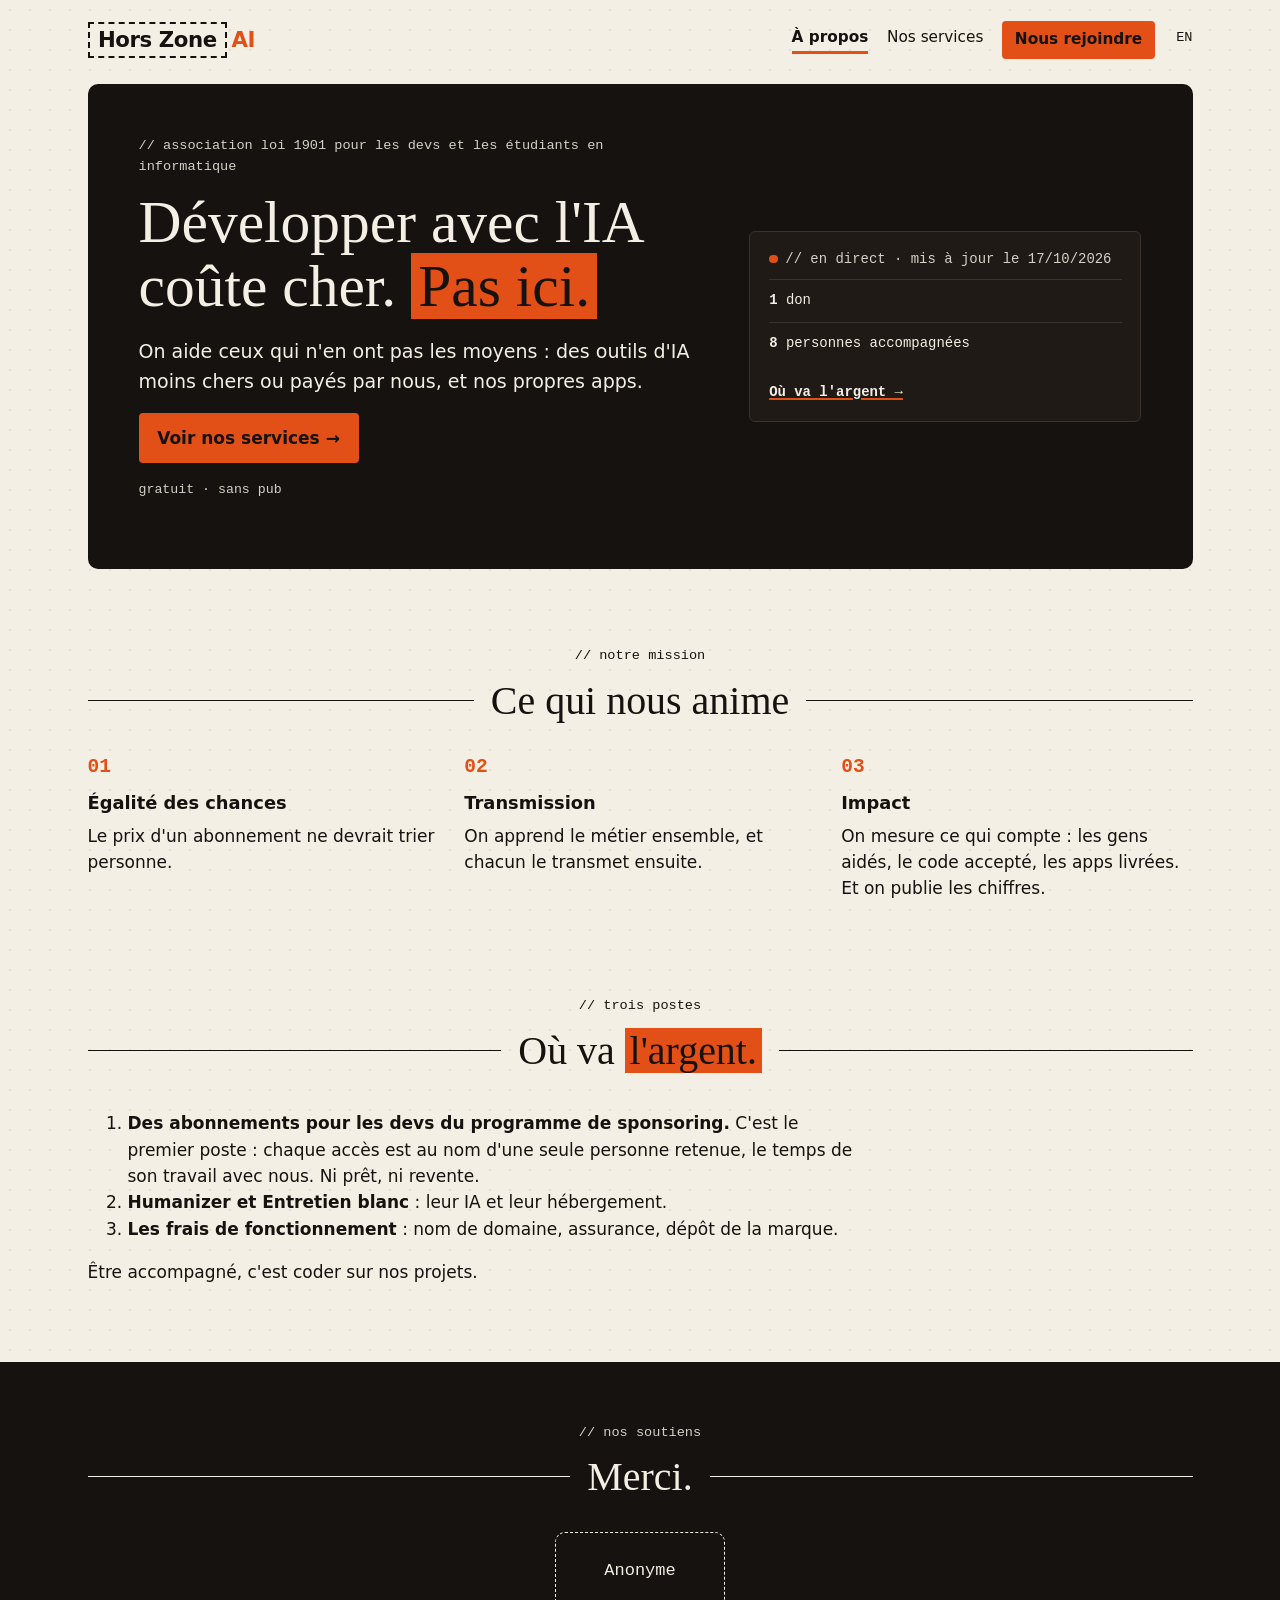
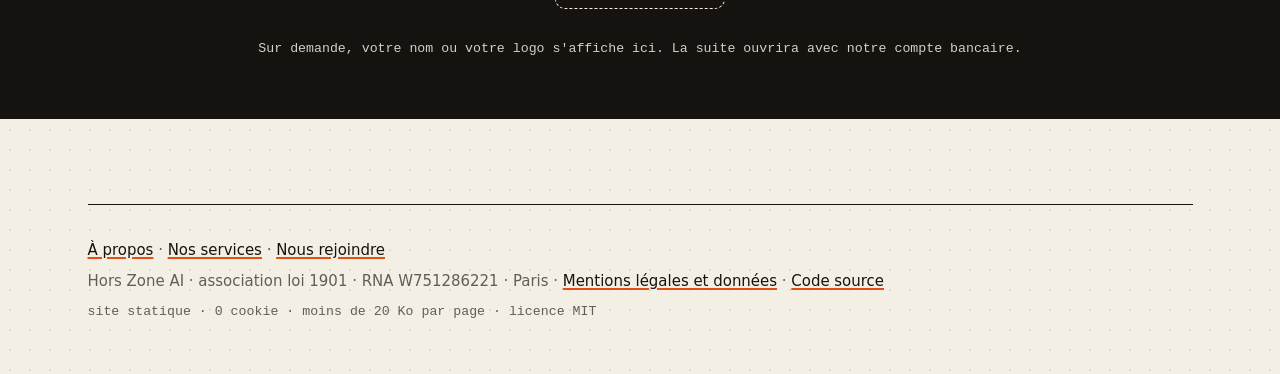
==== index.html @ c87ac817 "Ce qui nous anime : trois piliers (égalité des chances, transmission, impact)" ====
<!doctype html>
<html lang="fr">
<head>
<meta charset="utf-8">
<meta name="viewport" content="width=device-width, initial-scale=1">
<title>Hors Zone AI&nbsp;· coder avec l'IA, gratuitement ou moins cher</title>
<meta name="description" content="Association loi 1901 pour les développeurs et les étudiants en informatique : coder avec l'IA, gratuitement ou moins cher. Notre mission, et où va l'argent.">
<meta property="og:type" content="website">
<meta property="og:locale" content="fr_FR">
<meta property="og:title" content="Développer avec l'IA coûte cher. Pas ici.">
<meta property="og:description" content="Hors Zone AI, association loi 1901 : on aide les devs et les étudiants en informatique à coder avec l'IA, gratuitement ou moins cher.">
<meta property="og:url" content="https://hors-zone-ai.github.io/site/">
<meta property="og:image" content="https://hors-zone-ai.github.io/site/marque/avatar-512.png">
<link rel="alternate" hreflang="fr" href="https://hors-zone-ai.github.io/site/">
<link rel="alternate" hreflang="en" href="https://hors-zone-ai.github.io/site/en/">
<link rel="icon" href="data:,">
<link rel="stylesheet" href="style.css?v=8">
<style>
/* Styles propres à l'accueil : vitrine, chiffres en direct, valeurs, merci */
.vitrine { display: grid; gap: 2.5rem; align-items: center; }
@media (min-width: 54rem) { .vitrine { grid-template-columns: 1.45fr 1fr; } }
.vitrine a:not(.bouton), .bande a { color: var(--papier); }
.chiffres { background: #1f1a16; border: 1px solid #3a332c; border-radius: 6px; padding: 1rem 1.1rem; font-family: var(--mono); font-size: .82rem; }
.chiffres p { margin: 0; color: var(--gris); }
.chiffres ul { list-style: none; margin: .5rem 0 1rem; padding: 0; }
.chiffres li { padding: .6rem 0; border-top: 1px solid #3a332c; }
.valeurs { display: grid; gap: 1.5rem; grid-template-columns: repeat(auto-fit, minmax(13rem, 1fr)); margin-top: 1.75rem; }
.num { font-family: var(--mono); color: var(--orange); font-weight: 700; font-size: 1.15rem; margin: 0 0 .4rem; }
.direct::before { content: ""; display: inline-block; width: .5rem; height: .5rem; border-radius: 50%; background: var(--orange); margin-right: .45rem; animation: pouls 2s infinite; }
@keyframes pouls { 50% { opacity: .25; } }
@media (prefers-reduced-motion: reduce) { .direct::before { animation: none; } }
.donateurs { display: flex; flex-wrap: wrap; justify-content: center; gap: 1rem; list-style: none; margin: 2rem 0 0; padding: 0; }
.donateurs li { display: grid; place-items: center; min-width: 10rem; min-height: 4.5rem; padding: .5rem 1.25rem; border: 1.5px dashed var(--papier); border-radius: 10px; font-family: var(--mono); }
.donateurs img { max-width: 9rem; max-height: 3rem; }
#merci .meta { text-align: center; }
</style>
</head>
<body>
<a class="evitement" href="#contenu">Aller au contenu</a>

<header class="haut">
  <a class="marque" href="index.html"><span class="zone">Hors Zone</span><span class="ai">AI</span></a>
  <nav aria-label="Pages">
    <a href="index.html" aria-current="page">À propos</a>
    <a href="services.html">Nos services</a>
    <a class="bouton petit" href="rejoindre.html">Nous rejoindre</a>
  </nav>
  <a class="langue" href="en/index.html" hreflang="en" lang="en" aria-label="EN, English version">EN</a>
</header>

<main id="contenu">

  <section class="vitrine" aria-labelledby="titre">
    <div>
      <p class="surtitre clair">// association loi 1901 pour les devs et les étudiants en informatique</p>
      <h1 id="titre">Développer avec l'IA coûte cher. <mark>Pas ici.</mark></h1>
      <p class="chapo">On aide ceux qui n'en ont pas les moyens&nbsp;: des outils d'IA moins chers ou payés par nous, et nos propres apps.</p>
      <p><a class="bouton" href="services.html">Voir nos services&nbsp;→</a></p>
      <p class="meta clair">gratuit&nbsp;· sans pub</p>
    </div>
    <aside class="chiffres" aria-label="Nos chiffres en direct">
      <p class="direct" id="maj">// en direct</p>
      <ul>
        <li><b id="dons">1</b> <span id="dons-texte">don</span></li>
        <li><b>8</b> personnes accompagnées</li>
      </ul>
      <a class="lien" href="#argent">Où va l'argent&nbsp;→</a>
    </aside>
  </section>

  <section id="mission" class="filets" aria-labelledby="titre-valeurs">
    <p class="surtitre">// notre mission</p>
    <h2 id="titre-valeurs">Ce qui nous anime</h2>
    <div class="valeurs">
      <div class="valeur">
        <p class="num">01</p>
        <h3>Égalité des chances</h3>
        <p>Le prix d'un abonnement ne devrait trier personne.</p>
      </div>
      <div class="valeur">
        <p class="num">02</p>
        <h3>Transmission</h3>
        <p>On apprend le métier ensemble, et chacun le transmet ensuite.</p>
      </div>
      <div class="valeur">
        <p class="num">03</p>
        <h3>Impact</h3>
        <p>On mesure ce qui compte&nbsp;: les gens aidés, le code accepté, les apps livrées. Et on publie les chiffres.</p>
      </div>
    </div>
  </section>

  <section id="argent" class="filets" aria-labelledby="titre-argent">
    <p class="surtitre">// trois postes</p>
    <h2 id="titre-argent"><span>Où va <mark>l'argent.</mark></span></h2>
    <div class="bloc">
      <ol>
        <li><strong>Des abonnements pour les devs du programme de sponsoring.</strong> C'est le premier poste&nbsp;: chaque accès est au nom d'une seule personne retenue, le temps de son travail avec nous. Ni prêt, ni revente.</li>
        <li><strong>Humanizer et Entretien blanc</strong>&nbsp;: leur IA et leur hébergement.</li>
        <li><strong>Les frais de fonctionnement</strong>&nbsp;: nom de domaine, assurance, dépôt de la marque.</li>
      </ol>
      <p>Être accompagné, c'est coder sur nos projets.</p>
    </div>
  </section>

  <section id="merci" class="bande" aria-labelledby="titre-merci">
    <div class="bande-contenu filets">
      <p class="surtitre clair">// nos soutiens</p>
      <h2 id="titre-merci">Merci.</h2>
      <ul id="donateurs" class="donateurs">
        <li>Anonyme</li>
      </ul>
      <p class="meta clair">Sur demande, votre nom ou votre logo s'affiche ici. La suite ouvrira avec notre compte bancaire.</p>
    </div>
  </section>

</main>

<footer class="bas">
    <p><a href="index.html">À propos</a>&nbsp;· <a href="services.html">Nos services</a>&nbsp;· <a href="rejoindre.html">Nous rejoindre</a></p>
  <p>Hors Zone AI&nbsp;· association loi 1901&nbsp;· RNA&nbsp;W751286221&nbsp;· Paris&nbsp;· <a href="mentions-legales.html">Mentions légales et données</a>&nbsp;· <a href="https://github.com/hors-zone-ai">Code source</a></p>
  <p class="meta">site statique&nbsp;· 0 cookie&nbsp;· moins de 20&nbsp;Ko par page&nbsp;· licence MIT</p>
</footer>
<script>
fetch('dons.csv', {cache: 'no-store'}).then(r => r.text()).then(t => {
  let dons = 0, der = '';
  const tuiles = [];
  t.trim().split('\n').slice(1).forEach(l => {
    const c = l.split(','), nom = (c[2] || '').trim() || 'Anonyme', logo = (c[3] || '').trim();
    if (c[1] === 'don' || c[1] === 'mecenat') {
      dons++;
      const li = document.createElement('li');
      if (/^donateurs\/[\w.-]+\.(svg|png|webp)$/.test(logo)) { const im = document.createElement('img'); im.src = logo; im.alt = nom; li.append(im); } else li.textContent = nom;
      tuiles.push(li);
    }
    der = c[0];
  });
  if (tuiles.length) document.getElementById('donateurs').replaceChildren(...tuiles);
  document.getElementById('dons').textContent = dons;
  document.getElementById('dons-texte').textContent = dons > 1 ? 'dons' : 'don';
  const d = der.split('-');
  if (d.length === 3) document.getElementById('maj').textContent = '// en direct\u00a0· mis à jour le ' + d[2] + '/' + d[1] + '/' + d[0];
}).catch(() => {});
</script>
</body>
</html>
---- style.css ----
/* Hors Zone AI, marque « Hors cadre ». Rien d'externe. */

:root {
  --papier: #f4efe4;
  --papier-clair: #fbf8f1;
  --encre: #15120f;
  --orange: #e24f17;
  --doux: #5f5e5a;
  --gris: #d3d1c7;
  --serif: Georgia, "Times New Roman", serif;
  --mono: ui-monospace, "SF Mono", Menlo, Consolas, "Liberation Mono", monospace;
}

* { box-sizing: border-box; }
html { font-size: 106.25%; scroll-behavior: smooth; }

body {
  margin: 0;
  color: var(--encre);
  background-color: var(--papier);
  background-image: radial-gradient(rgba(21, 18, 15, .08) 1px, transparent 1.2px);
  background-size: 20px 20px;
  font-family: system-ui, -apple-system, "Segoe UI", Roboto, "Helvetica Neue", Arial, sans-serif;
  line-height: 1.55;
}

p { margin: 0 0 1rem; }
a { color: var(--encre); text-decoration-color: var(--orange); text-decoration-thickness: 2px; text-underline-offset: .15em; }
:focus-visible { outline: 3px solid var(--orange); outline-offset: 2px; }
mark { background: var(--orange); color: var(--encre); padding: 0 .12em; }
h1 mark { white-space: nowrap; }

h1, h2 { font-family: var(--serif); font-weight: normal; line-height: 1.08; }
h1 { font-size: clamp(2.2rem, 5.2vw, 3.5rem); margin: 0 0 1.1rem; }
h2 { font-size: clamp(1.75rem, 3.6vw, 2.35rem); margin: 0 0 .5rem; }
h3 { font-size: 1.05rem; margin: 0 0 .35rem; }

/* Mise en page */
.haut, main > section, .bande-contenu, .bas, .texte { max-width: 68rem; margin: 0 auto; padding-inline: 1.5rem; }
main > section.bande { max-width: none; padding: 0; }
main > section + section { padding-top: 4.5rem; }
main > section.bande + section { padding-top: 4rem; }
main > section + .bande { margin-top: 4.5rem; }

/* En-tête */
.haut { display: flex; flex-wrap: wrap; align-items: center; justify-content: space-between; gap: .75rem 1.25rem; padding-top: 1.25rem; }
.marque { font-weight: 800; font-size: 1.25rem; letter-spacing: -.02em; line-height: 1; color: var(--encre); text-decoration: none; }
.marque .zone { display: inline-block; border: 2px dashed var(--encre); padding: .3rem .5rem; background: var(--papier); }
.marque .ai { color: var(--orange); margin-left: .2em; }
nav { display: flex; flex-wrap: wrap; align-items: center; gap: .25rem 1.1rem; font-size: .9rem; }
nav a:not(.bouton) { text-decoration: none; padding-bottom: .1rem; border-bottom: 3px solid transparent; }
nav a:not(.bouton):hover, nav a[aria-current=page]:not(.bouton) { border-bottom-color: var(--orange); }
nav a[aria-current=page] { font-weight: 700; }
.haut nav { margin-left: auto; }
.langue { font: .8rem var(--mono); text-decoration: none; padding-bottom: .1rem; border-bottom: 3px solid transparent; }
.langue:hover { border-bottom-color: var(--orange); }

/* Étiquettes */
.surtitre { font-family: var(--mono); font-size: .8rem; margin: 0 0 .75rem; }
.meta { font-family: var(--mono); font-size: .78rem; color: var(--doux); }
.clair { color: var(--gris); }

/* Boutons, contraste 4,8 */
.bouton, button {
  display: inline-block; background: var(--orange); color: var(--encre); border: 0; border-radius: 4px;
  padding: .7rem 1.1rem; font: inherit; font-weight: 700; text-decoration: none; cursor: pointer;
}
.bouton:hover, button:hover, nav .bouton[aria-current=page] { outline: 2px solid var(--encre); outline-offset: 2px; }
.bouton.petit { padding: .4rem .75rem; font-size: .9rem; }

/* Haut de page sur fond encre */
main > section.vitrine, main > section.entete { max-width: 65rem; width: calc(100% - 3rem); margin: 1.5rem auto 0; padding: 3rem clamp(1.25rem, 4vw, 3rem); background: var(--encre); color: var(--papier); border-radius: 10px; }
.regles { max-width: 40rem; }
.bloc { margin-top: 2.25rem; }
.bloc p, .bloc ol { max-width: 46rem; }
.bloc h3 { font-family: var(--serif); font-weight: normal; font-size: 1.45rem; margin-bottom: .5rem; }
.chapo { font-size: 1.12rem; max-width: 36rem; }

/* Titres entre deux filets */
.filets > .surtitre, .filets > h2, .filets > h2 + p { text-align: center; }
.filets > h2 { display: flex; align-items: center; gap: 1rem; }
.filets > h2::before, .filets > h2::after { content: ""; flex: 1 1 1.5rem; border-top: 1.5px solid; }
.filets > h2 + p { margin-inline: auto; }

/* Bandeau encre et cartes */
.bande { background: var(--encre); color: var(--papier); }
.bande-contenu { padding-top: 3.5rem; padding-bottom: 3.5rem; }
.bande-contenu > h2 { color: var(--papier); margin-bottom: 1.75rem; }
.cartes { display: grid; gap: 1rem; grid-template-columns: repeat(auto-fit, minmax(16rem, 1fr)); }
.carte { display: flex; flex-direction: column; background: var(--papier-clair); color: var(--encre); border-top: 4px solid var(--orange); padding: 1.25rem; }
.carte h2, .carte h3 { font-family: var(--serif); font-weight: normal; font-size: 1.65rem; margin: .7rem 0 .3rem; }
.badge { align-self: flex-start; margin: 0; font-family: var(--mono); font-size: .72rem; background: var(--encre); color: var(--papier); padding: .15rem .5rem; }
.accroche { font-weight: 600; }
.carte ul { list-style: none; padding: 0; margin: 0 0 1.1rem; font-size: .92rem; }
.carte li { padding: .35rem 0; border-top: 1px solid var(--gris); }
.carte li::before { content: "+ "; font-family: var(--mono); font-weight: 700; }
.lien { font-weight: 700; }
.carte .lien { margin-top: auto; }
.bande .meta { margin: 1.75rem 0 0; }

/* Formulaires */
label { font-weight: 700; }
input[type=email], input[type=text], textarea { font: inherit; padding: .65rem .75rem; border: 2px solid var(--encre); border-radius: 4px; background: #fff; color: var(--encre); width: 100%; }
.choix { display: flex; flex-wrap: wrap; gap: .25rem 1rem; margin-bottom: .75rem; font-size: .95rem; }
.choix label { font-weight: 400; }
.accord { display: flex; gap: .5rem; align-items: flex-start; font-weight: 400; font-size: .9rem; margin-bottom: .5rem; }
.accord input { margin-top: .3rem; flex: none; }
p.petit { font-size: .85rem; color: var(--doux); margin: .25rem 0 0; }
.pot { position: absolute; left: -999rem; }

/* Nous rejoindre */
.chemins { display: grid; gap: 1rem; grid-template-columns: repeat(auto-fit, minmax(14rem, 1fr)); margin: 1.75rem 0 1.5rem; }
.chemin { display: flex; flex-direction: column; background: var(--papier-clair); border: 1.5px dashed var(--encre); padding: 1rem 1.1rem; }
.chemin .lien { margin-top: auto; }
.chemin h2 { font-size: 1.5rem; margin: 0 0 .5rem; }
.cmd { margin: 0 0 1rem; padding: .5rem .6rem; background: var(--encre); color: var(--papier); font-family: var(--mono); font-size: .7rem; white-space: pre-wrap; overflow-x: auto; }
.cmd code { font: inherit; }
.cmd span { white-space: nowrap; }
.cadre { background: var(--papier-clair); border: 2px dashed var(--encre); padding: 1.25rem 1.25rem .75rem; max-width: 40rem; }
.asso label { display: block; margin-top: .6rem; }
.asso .choix { margin-top: .75rem; align-items: center; }
.asso .choix label { margin-top: 0; }
.asso input, .asso textarea { margin-top: .35rem; }
.asso .accord { display: flex; margin-top: .75rem; }
.asso button { margin: .5rem 0 .75rem; }

/* Pied de page */
.bas { margin-top: 5rem; padding-bottom: 2.5rem; font-size: .88rem; color: var(--doux); }
.bas::before { content: ""; display: block; border-top: 1.5px solid var(--encre); margin-bottom: 2rem; }
.bas p { margin: 0 0 .5rem; }
.signature { font-family: var(--serif); font-size: 1.6rem; color: var(--encre); margin-bottom: 1rem !important; }

/* Pages simples */
.texte { max-width: 46rem; padding-top: 1rem; }
.texte h1 { margin-top: 2.5rem; }
.texte h2 { font-size: 1.25rem; margin-top: 2rem; }

.evitement { position: absolute; left: -999rem; }
.evitement:focus { left: 1rem; top: 1rem; padding: .5rem; background: var(--papier); }
.a-completer { background: #ffe58a; padding: 0 .25em; }

@media (prefers-reduced-motion: reduce) { html { scroll-behavior: auto; } }

@media (max-width: 34rem) {
  nav { width: 100%; gap: .3rem .9rem; font-size: .85rem; }
  nav .bouton { margin-left: auto; }
  .marque { order: -2; }
  .langue { order: -1; margin-left: auto; }
  .filets > h2 { display: block; }
}
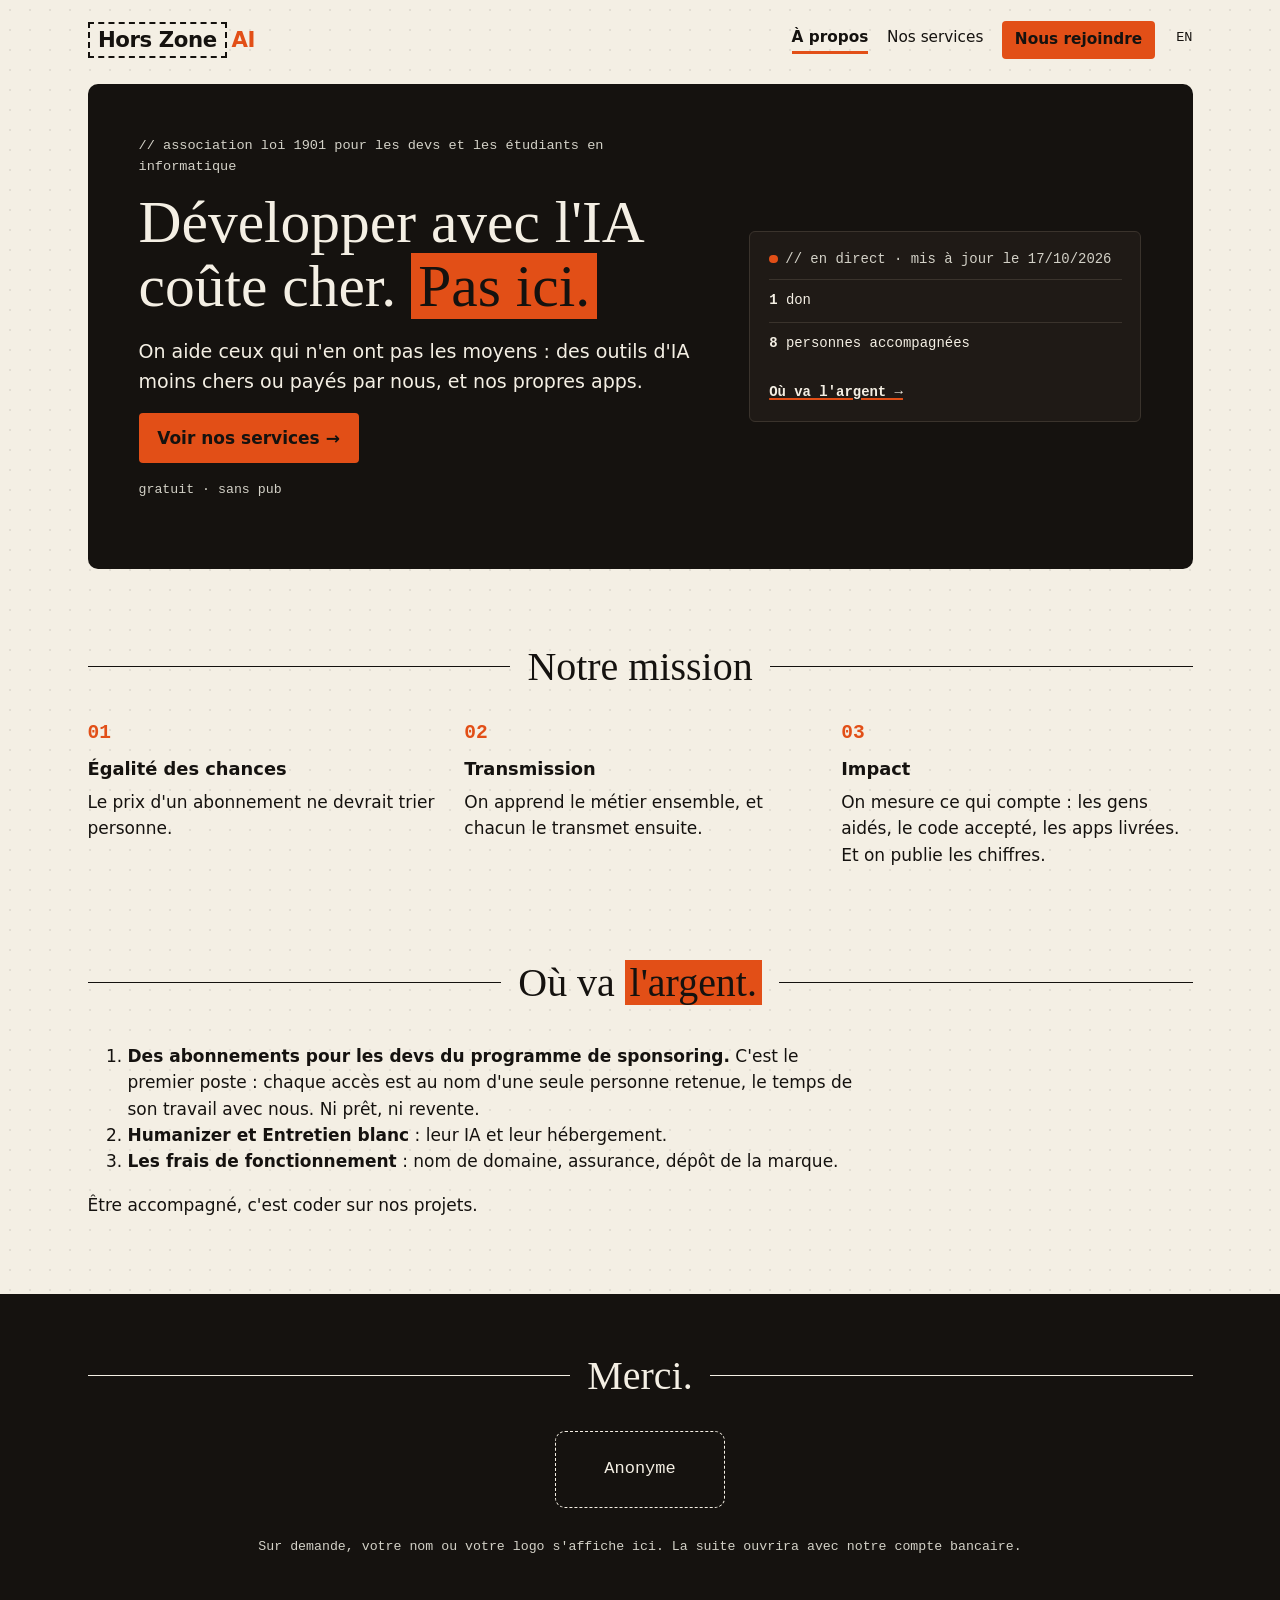
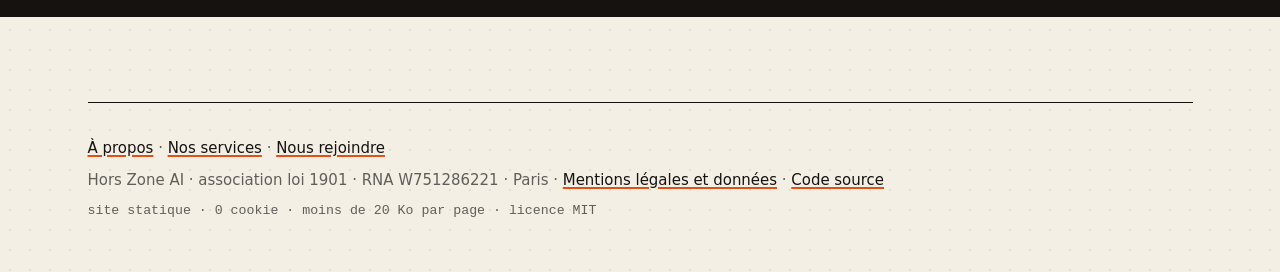
==== commit fa053e13: "Un seul titre par section, sans surtitre ; bouton S'inscrire ; mention des marques dans les mentions" ====
--- a/index.html
+++ b/index.html
@@ -69,8 +69,7 @@
   </section>
 
   <section id="mission" class="filets" aria-labelledby="titre-valeurs">
-    <p class="surtitre">// notre mission</p>
-    <h2 id="titre-valeurs">Ce qui nous anime</h2>
+    <h2 id="titre-valeurs">Notre mission</h2>
     <div class="valeurs">
       <div class="valeur">
         <p class="num">01</p>
@@ -91,7 +90,6 @@
   </section>
 
   <section id="argent" class="filets" aria-labelledby="titre-argent">
-    <p class="surtitre">// trois postes</p>
     <h2 id="titre-argent"><span>Où va <mark>l'argent.</mark></span></h2>
     <div class="bloc">
       <ol>
@@ -105,7 +103,6 @@
 
   <section id="merci" class="bande" aria-labelledby="titre-merci">
     <div class="bande-contenu filets">
-      <p class="surtitre clair">// nos soutiens</p>
       <h2 id="titre-merci">Merci.</h2>
       <ul id="donateurs" class="donateurs">
         <li>Anonyme</li>
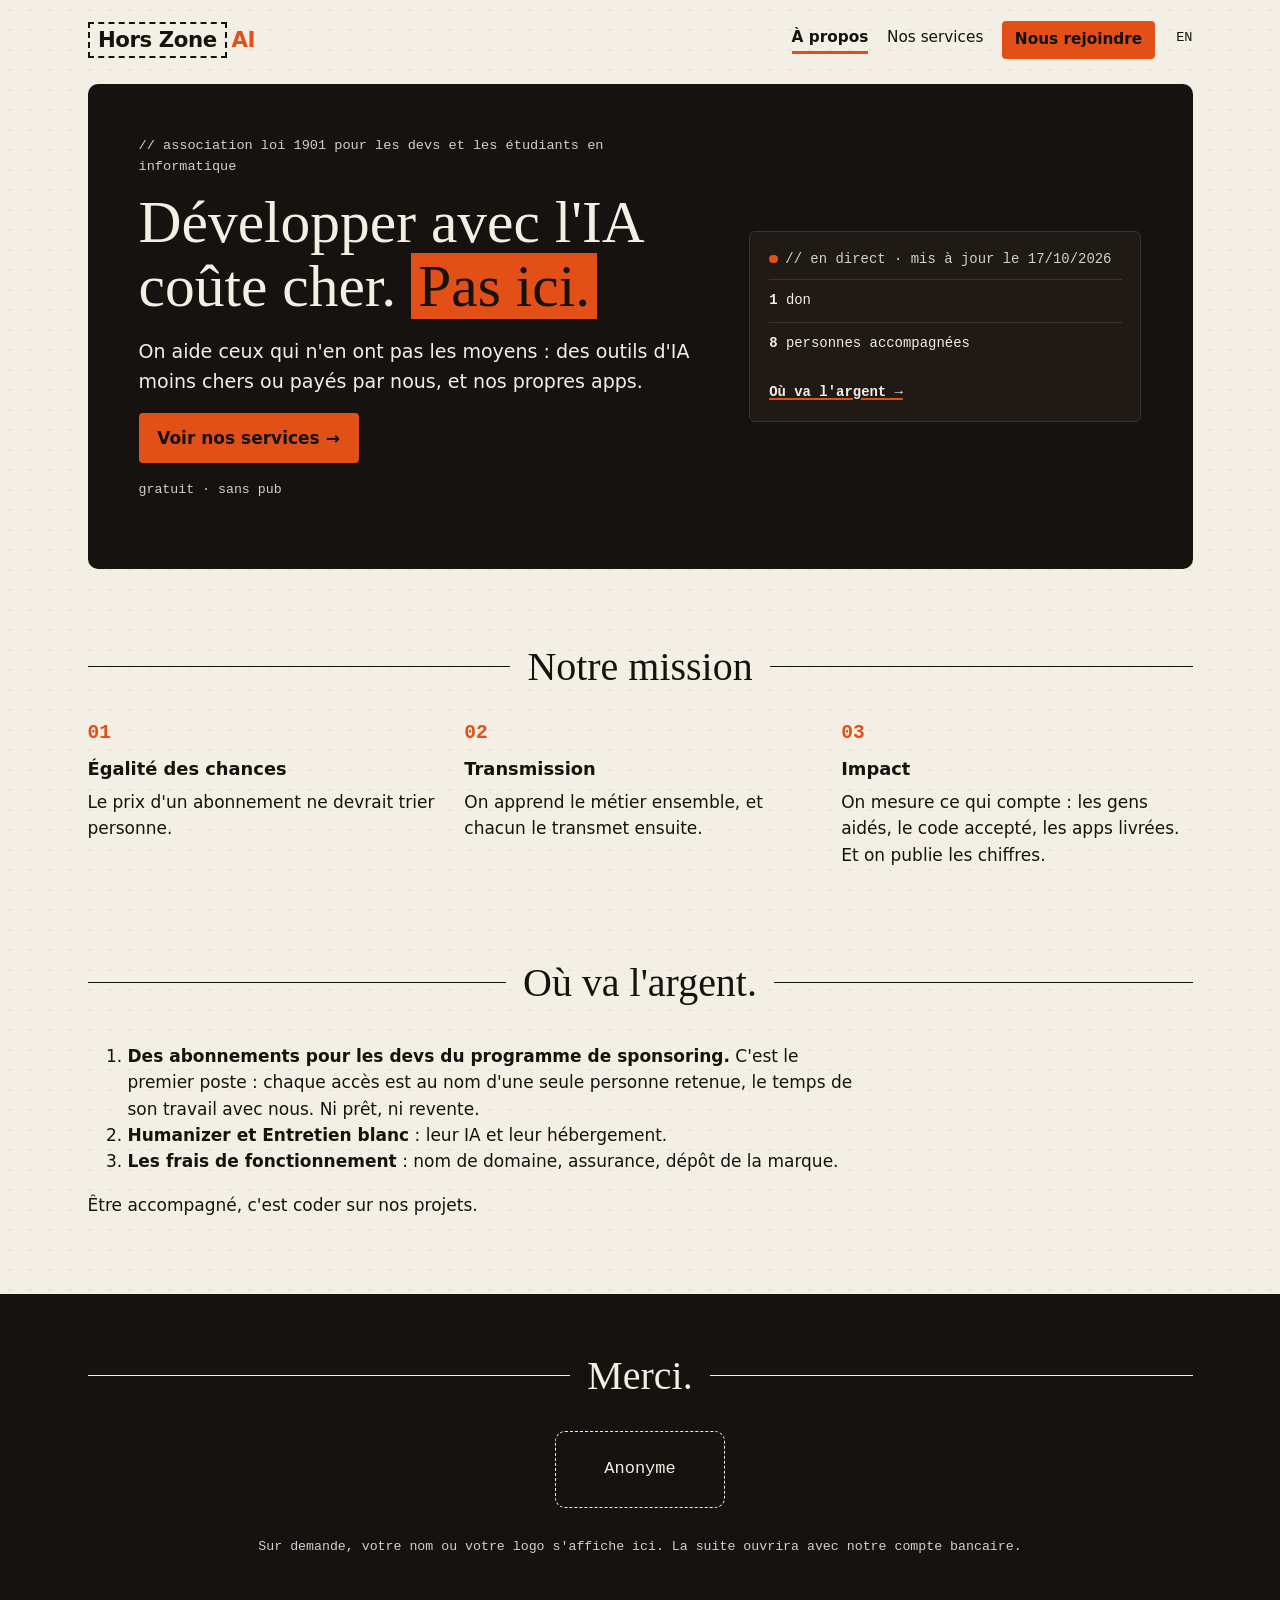
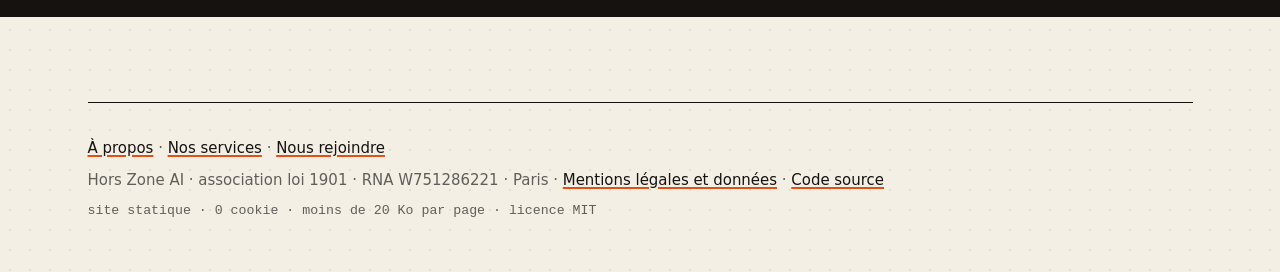
==== commit 9f5d2d8f: "Où va l'argent : titre sans surlignage orange" ====
--- a/index.html
+++ b/index.html
@@ -90,7 +90,7 @@
   </section>
 
   <section id="argent" class="filets" aria-labelledby="titre-argent">
-    <h2 id="titre-argent"><span>Où va <mark>l'argent.</mark></span></h2>
+    <h2 id="titre-argent">Où va l'argent.</h2>
     <div class="bloc">
       <ol>
         <li><strong>Des abonnements pour les devs du programme de sponsoring.</strong> C'est le premier poste&nbsp;: chaque accès est au nom d'une seule personne retenue, le temps de son travail avec nous. Ni prêt, ni revente.</li>
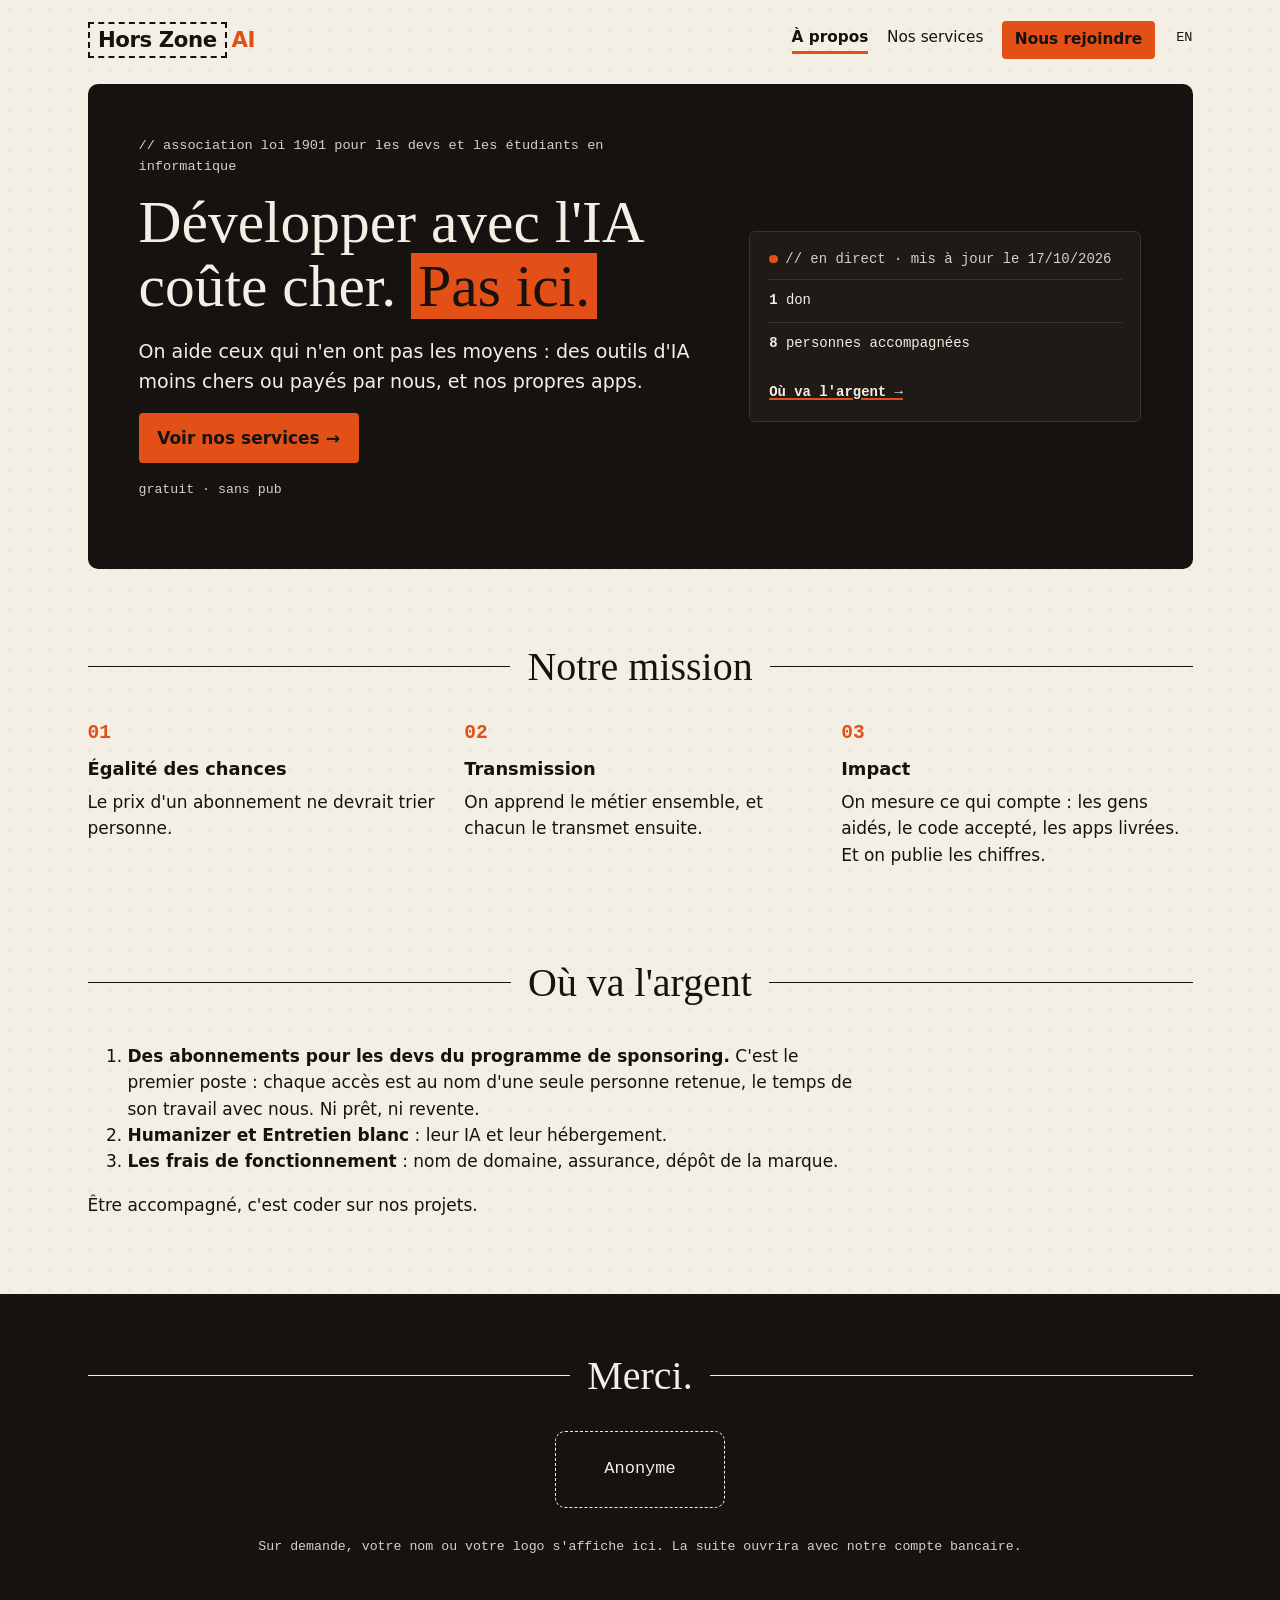
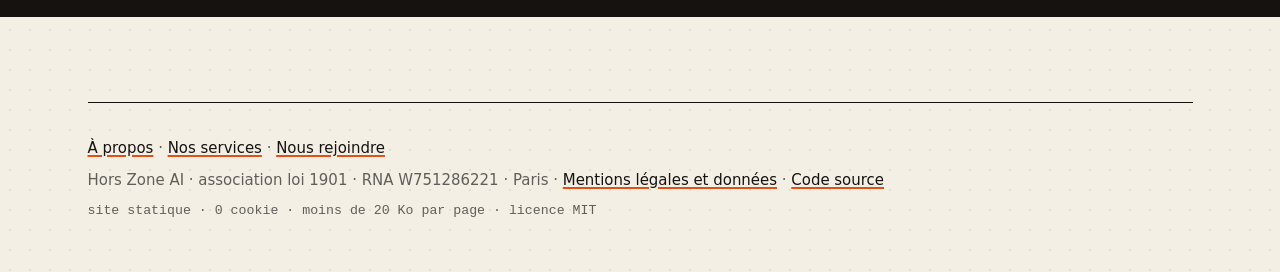
==== commit 256313a7: "Où va l'argent : titre sans point final" ====
--- a/index.html
+++ b/index.html
@@ -90,7 +90,7 @@
   </section>
 
   <section id="argent" class="filets" aria-labelledby="titre-argent">
-    <h2 id="titre-argent">Où va l'argent.</h2>
+    <h2 id="titre-argent">Où va l'argent</h2>
     <div class="bloc">
       <ol>
         <li><strong>Des abonnements pour les devs du programme de sponsoring.</strong> C'est le premier poste&nbsp;: chaque accès est au nom d'une seule personne retenue, le temps de son travail avec nous. Ni prêt, ni revente.</li>
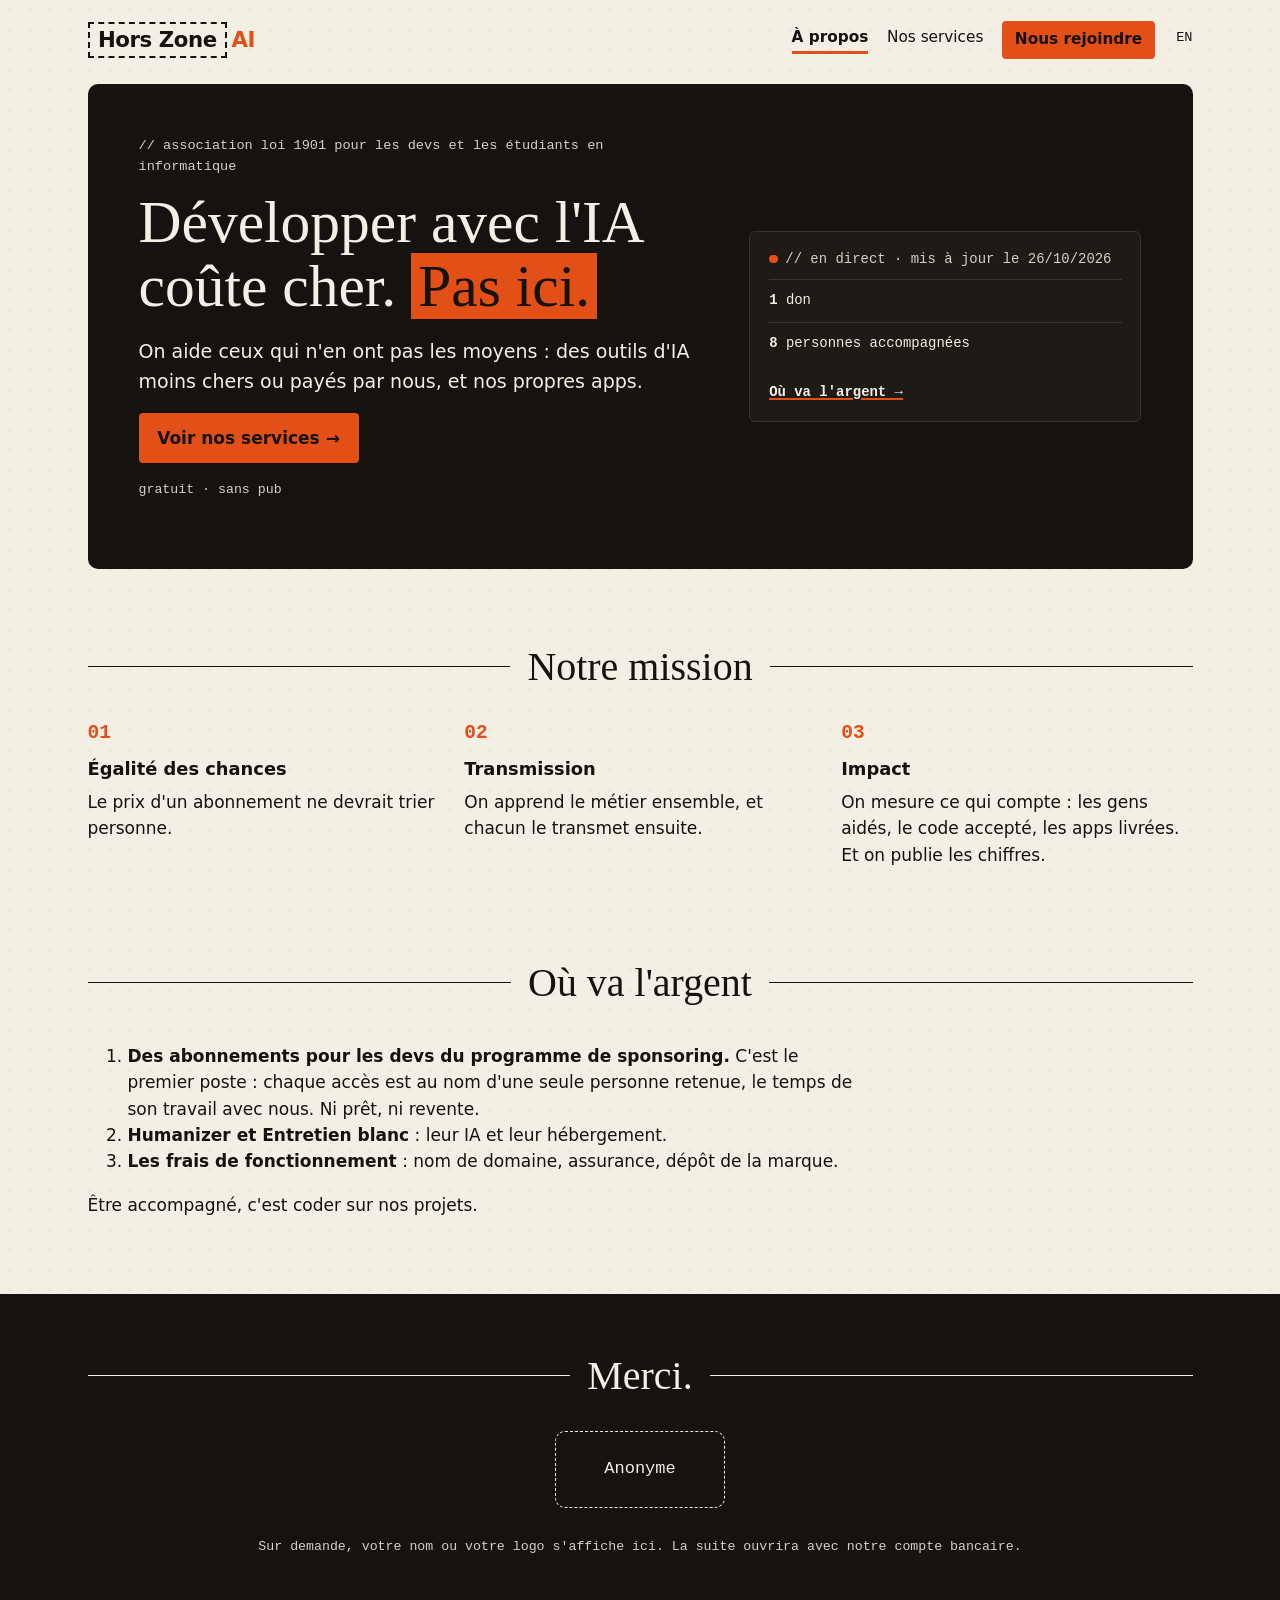
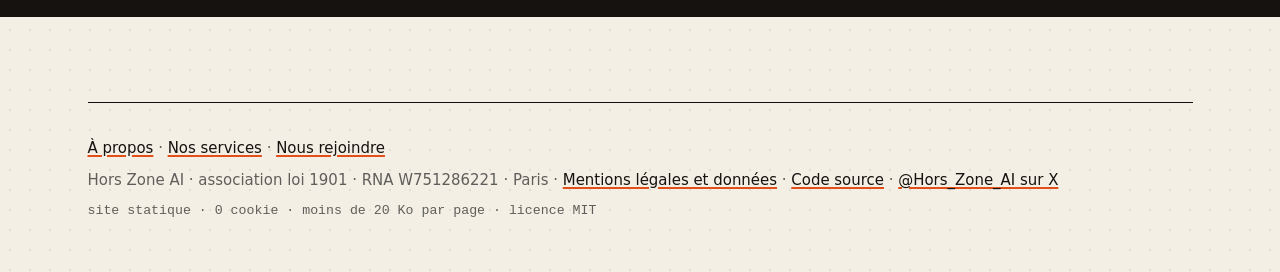
==== commit 2880e59f: "Pied de page : lien vers X, icône d'onglet, chiffres vérifiés le 26/10" ====
--- a/index.html
+++ b/index.html
@@ -13,7 +13,7 @@
 <meta property="og:image" content="https://hors-zone-ai.github.io/site/marque/avatar-512.png">
 <link rel="alternate" hreflang="fr" href="https://hors-zone-ai.github.io/site/">
 <link rel="alternate" hreflang="en" href="https://hors-zone-ai.github.io/site/en/">
-<link rel="icon" href="data:,">
+<link rel="icon" type="image/png" href="marque/avatar-64-apercu.png">
 <link rel="stylesheet" href="style.css?v=8">
 <style>
 /* Styles propres à l'accueil : vitrine, chiffres en direct, valeurs, merci */
@@ -115,7 +115,7 @@
 
 <footer class="bas">
     <p><a href="index.html">À propos</a>&nbsp;· <a href="services.html">Nos services</a>&nbsp;· <a href="rejoindre.html">Nous rejoindre</a></p>
-  <p>Hors Zone AI&nbsp;· association loi 1901&nbsp;· RNA&nbsp;W751286221&nbsp;· Paris&nbsp;· <a href="mentions-legales.html">Mentions légales et données</a>&nbsp;· <a href="https://github.com/hors-zone-ai">Code source</a></p>
+  <p>Hors Zone AI&nbsp;· association loi 1901&nbsp;· RNA&nbsp;W751286221&nbsp;· Paris&nbsp;· <a href="mentions-legales.html">Mentions légales et données</a>&nbsp;· <a href="https://github.com/hors-zone-ai">Code source</a>&nbsp;· <a href="https://x.com/Hors_Zone_AI">@Hors_Zone_AI sur X</a></p>
   <p class="meta">site statique&nbsp;· 0 cookie&nbsp;· moins de 20&nbsp;Ko par page&nbsp;· licence MIT</p>
 </footer>
 <script>
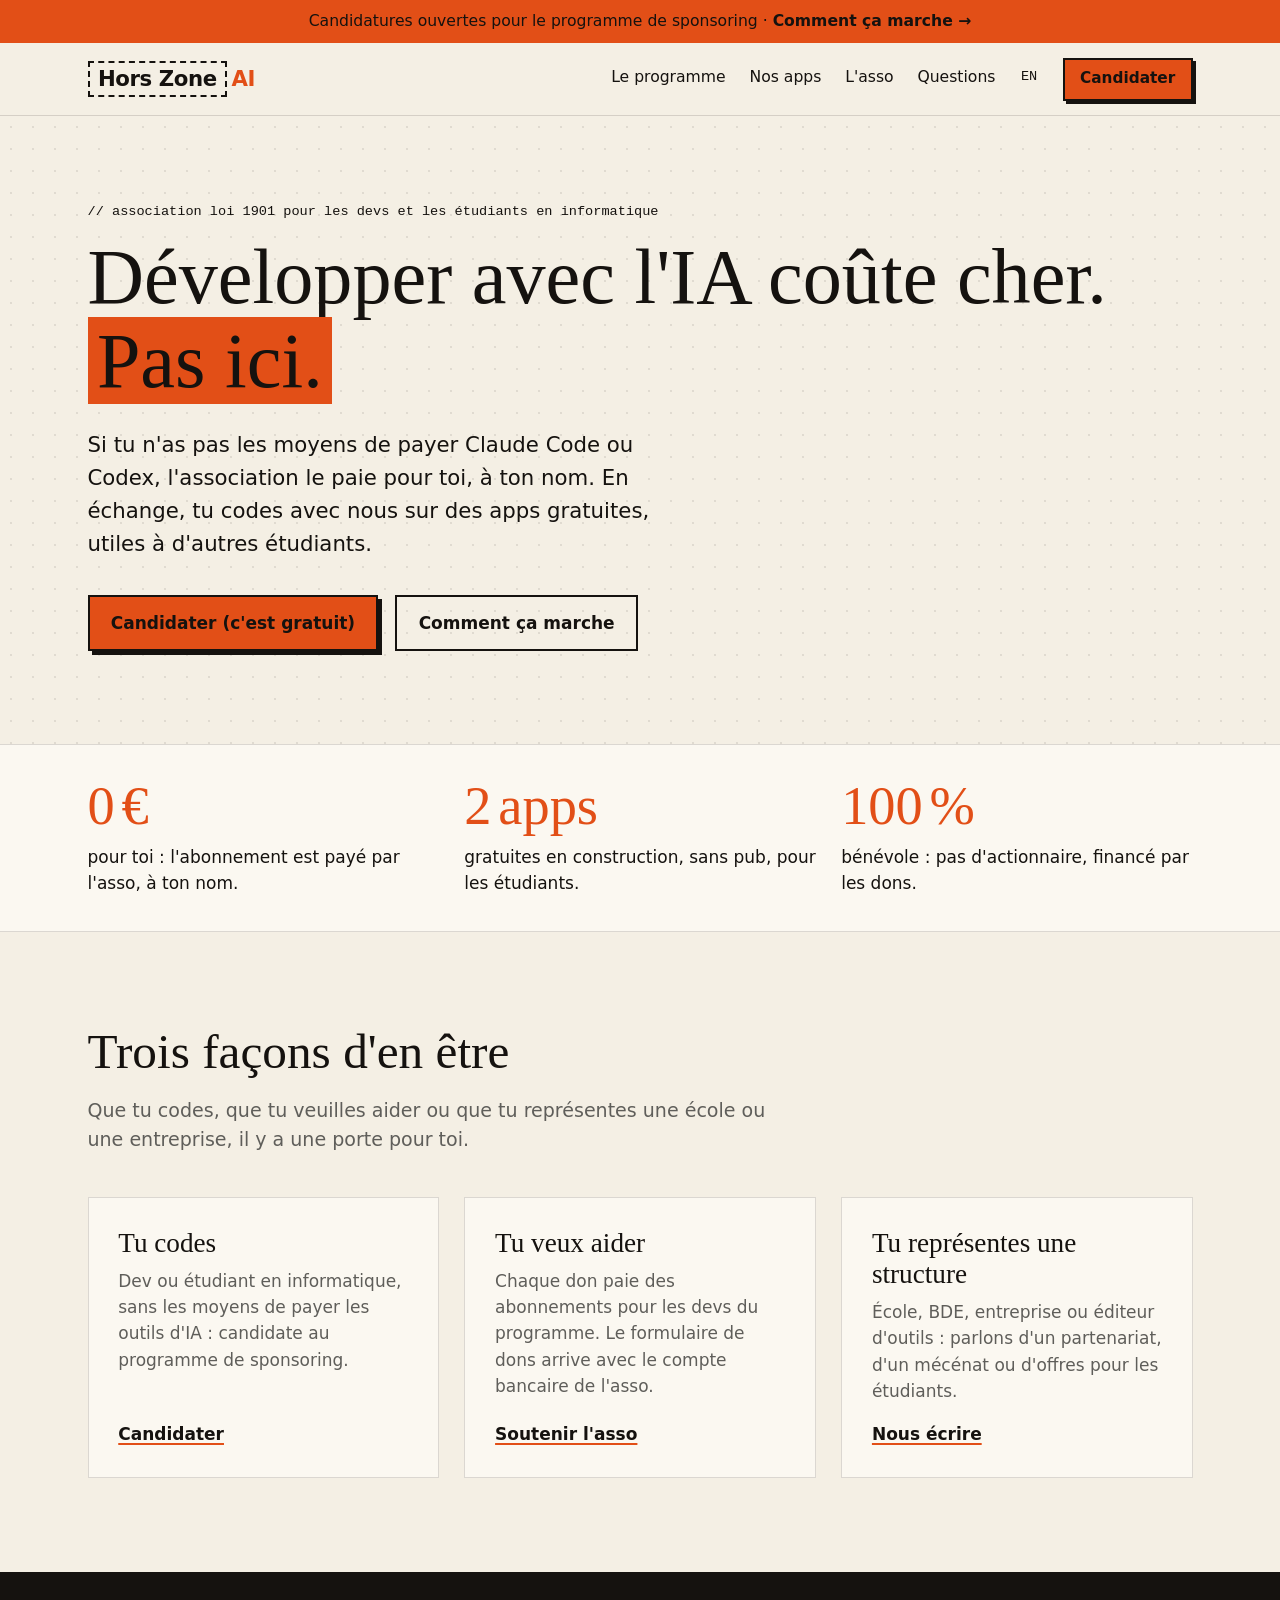
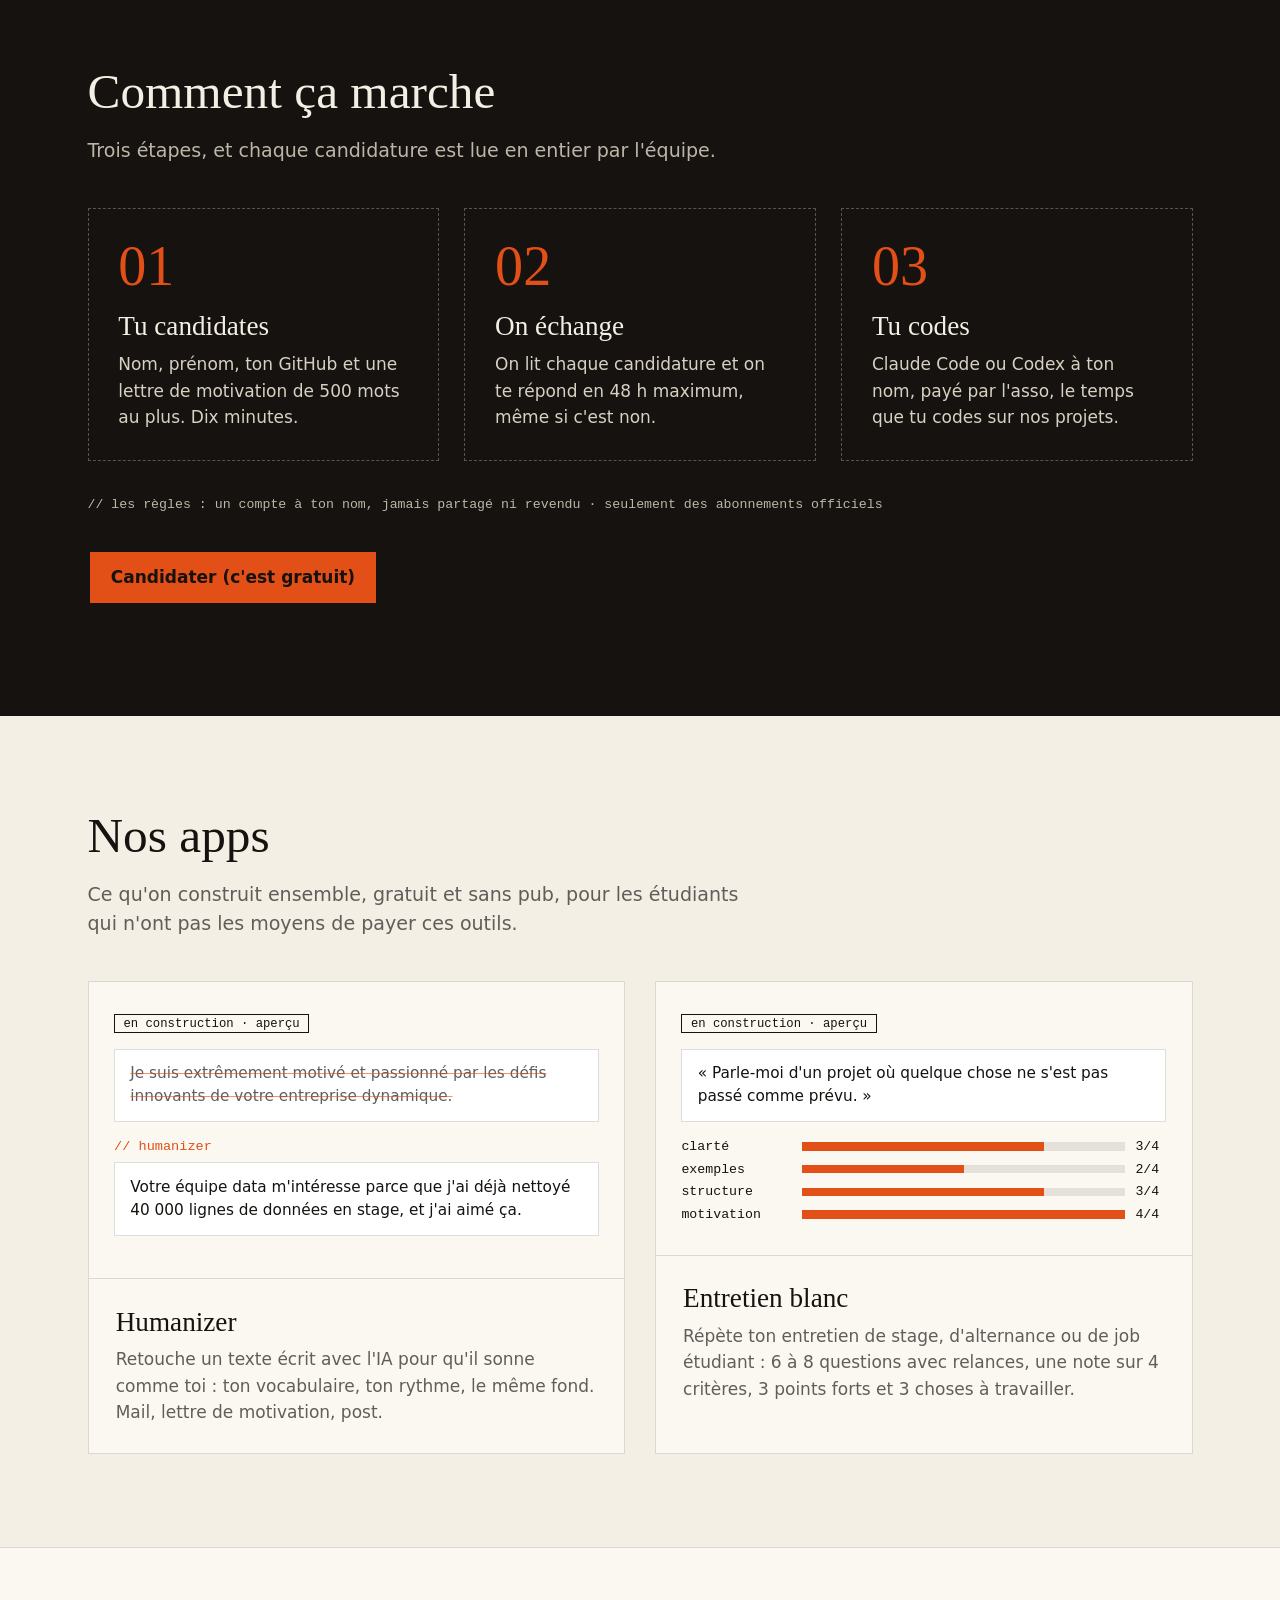
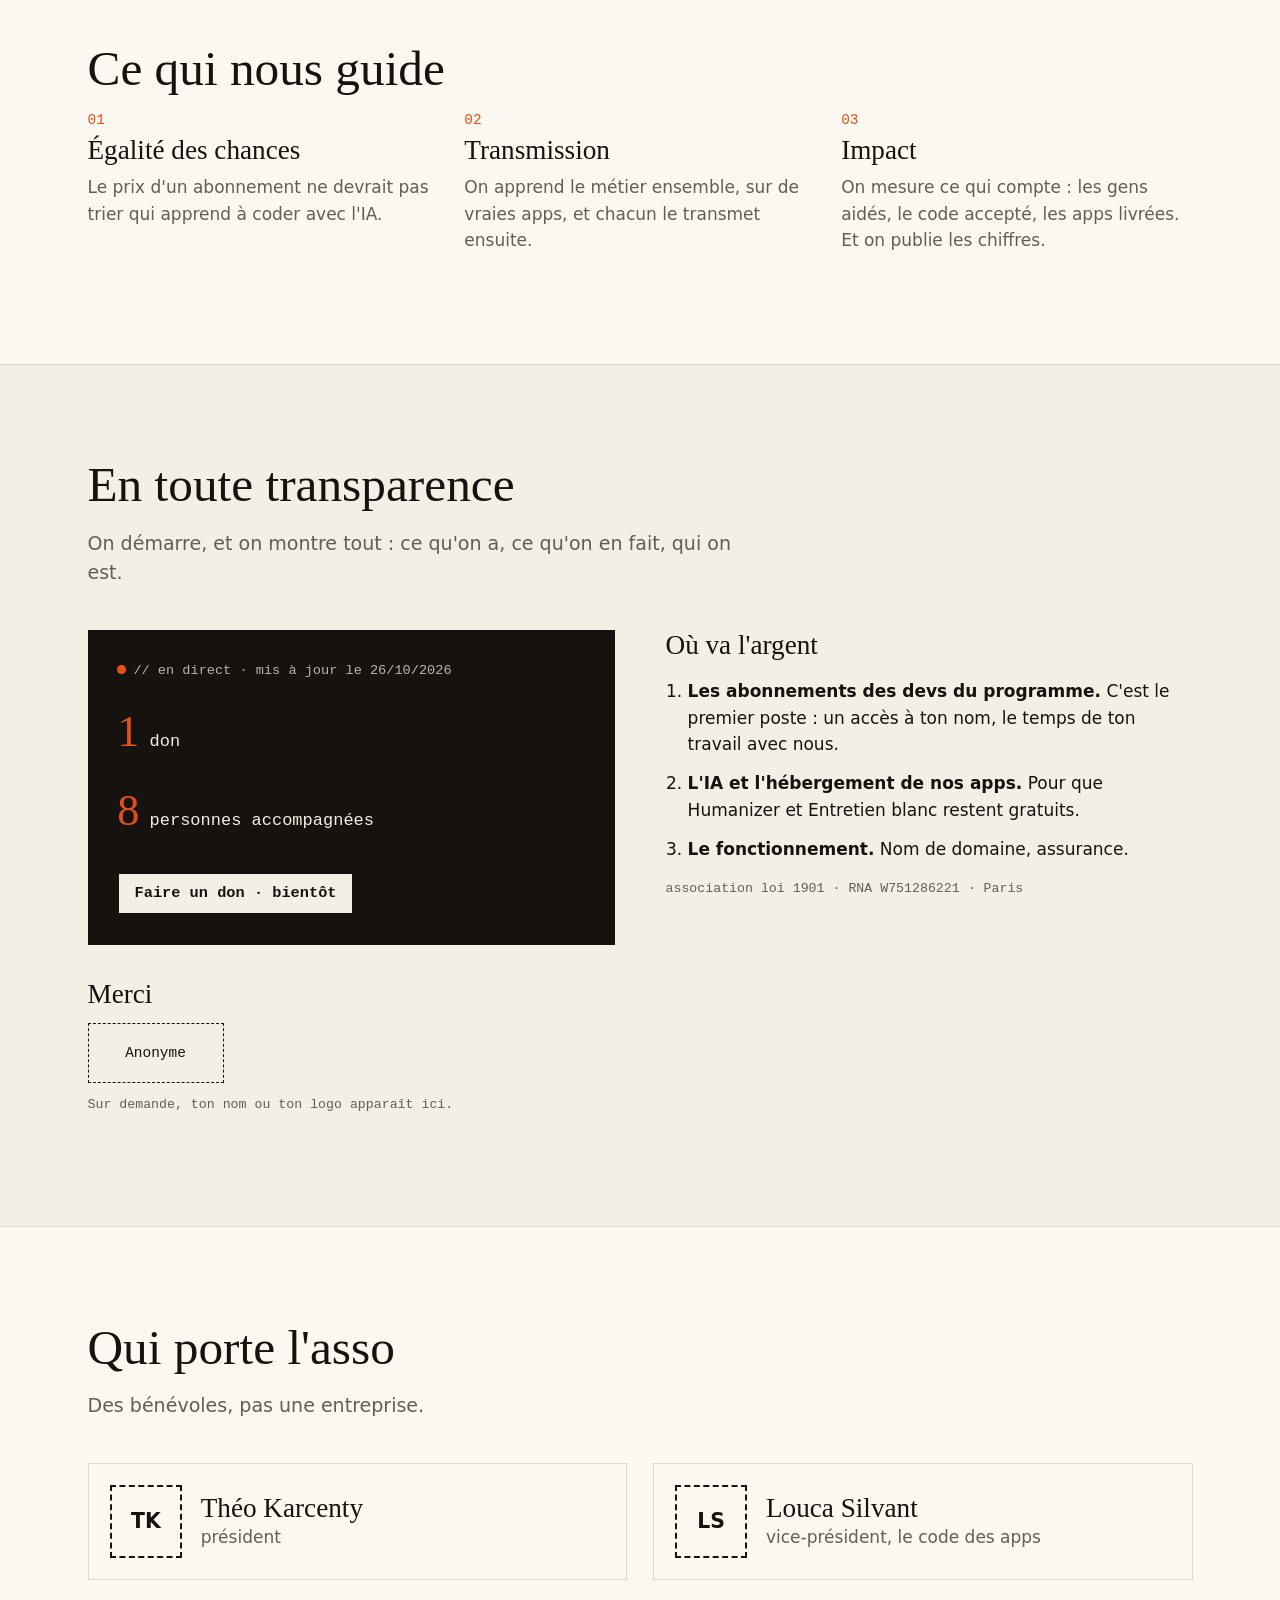
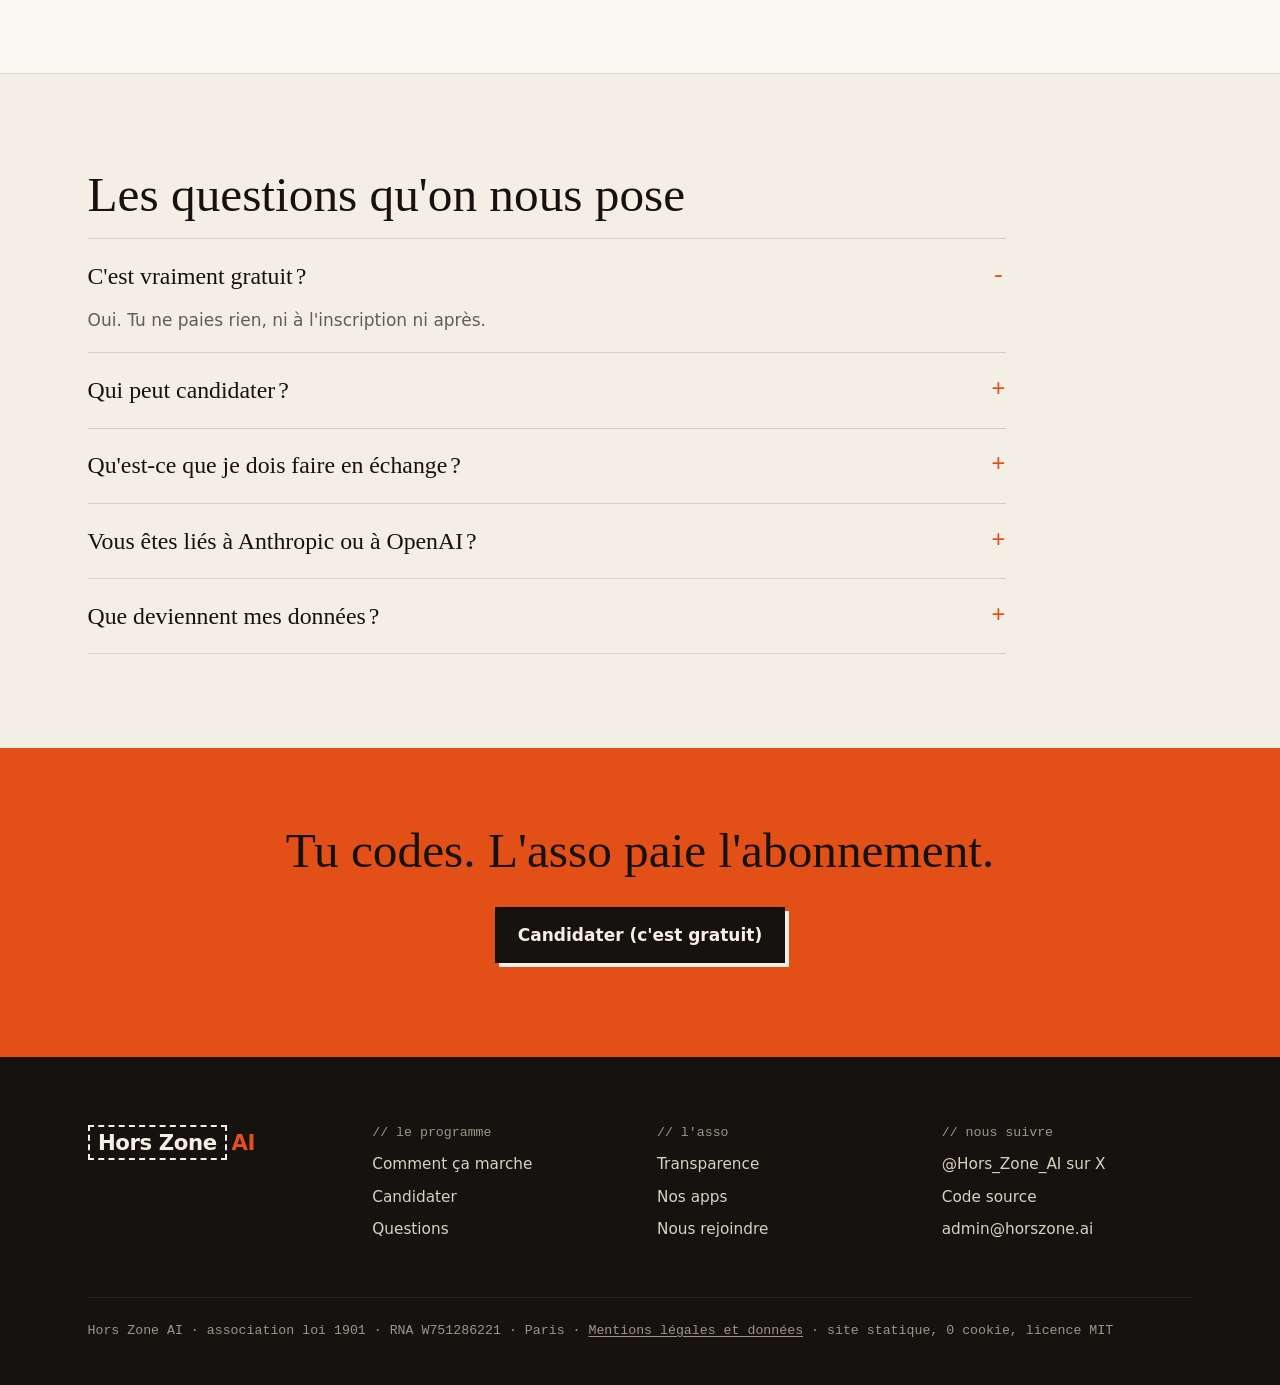
==== commit 6cb753d1: "Nouvel accueil, en-tête et pied de page (style v9)" ====
--- a/index.html
+++ b/index.html
@@ -3,120 +3,265 @@
 <head>
 <meta charset="utf-8">
 <meta name="viewport" content="width=device-width, initial-scale=1">
-<title>Hors Zone AI&nbsp;· coder avec l'IA, gratuitement ou moins cher</title>
-<meta name="description" content="Association loi 1901 pour les développeurs et les étudiants en informatique : coder avec l'IA, gratuitement ou moins cher. Notre mission, et où va l'argent.">
+<title>Hors Zone AI&nbsp;· Développer avec l'IA coûte cher. Pas ici.</title>
+<meta name="description" content="Association loi 1901 pour les devs et les étudiants en informatique : si tu n'as pas les moyens de payer Claude Code ou Codex, l'asso le paie pour toi, à ton nom. Gratuit, sur candidature.">
 <meta property="og:type" content="website">
 <meta property="og:locale" content="fr_FR">
 <meta property="og:title" content="Développer avec l'IA coûte cher. Pas ici.">
-<meta property="og:description" content="Hors Zone AI, association loi 1901 : on aide les devs et les étudiants en informatique à coder avec l'IA, gratuitement ou moins cher.">
+<meta property="og:description" content="Hors Zone AI, association loi 1901 : Claude Code ou Codex payé par l'asso pour les devs et les étudiants en informatique qui n'en ont pas les moyens.">
 <meta property="og:url" content="https://hors-zone-ai.github.io/site/">
 <meta property="og:image" content="https://hors-zone-ai.github.io/site/marque/avatar-512.png">
 <link rel="alternate" hreflang="fr" href="https://hors-zone-ai.github.io/site/">
 <link rel="alternate" hreflang="en" href="https://hors-zone-ai.github.io/site/en/">
 <link rel="icon" type="image/png" href="marque/avatar-64-apercu.png">
-<link rel="stylesheet" href="style.css?v=8">
+<link rel="stylesheet" href="style.css?v=9">
 <style>
-/* Styles propres à l'accueil : vitrine, chiffres en direct, valeurs, merci */
-.vitrine { display: grid; gap: 2.5rem; align-items: center; }
-@media (min-width: 54rem) { .vitrine { grid-template-columns: 1.45fr 1fr; } }
-.vitrine a:not(.bouton), .bande a { color: var(--papier); }
-.chiffres { background: #1f1a16; border: 1px solid #3a332c; border-radius: 6px; padding: 1rem 1.1rem; font-family: var(--mono); font-size: .82rem; }
-.chiffres p { margin: 0; color: var(--gris); }
-.chiffres ul { list-style: none; margin: .5rem 0 1rem; padding: 0; }
-.chiffres li { padding: .6rem 0; border-top: 1px solid #3a332c; }
-.valeurs { display: grid; gap: 1.5rem; grid-template-columns: repeat(auto-fit, minmax(13rem, 1fr)); margin-top: 1.75rem; }
-.num { font-family: var(--mono); color: var(--orange); font-weight: 700; font-size: 1.15rem; margin: 0 0 .4rem; }
+main.accueil > section { max-width: none; margin: 0; padding: 0; }
+.int { max-width: 68rem; margin: 0 auto; padding: 5.5rem 1.5rem; }
+.accueil h1 { font-size: clamp(2.6rem, 7vw, 4.6rem); max-width: 14em; margin-bottom: 1.5rem; }
+.accueil h2 { font-size: clamp(2rem, 4.5vw, 2.9rem); margin-bottom: 1rem; }
+.accueil h3 { font-family: var(--serif); font-weight: normal; font-size: 1.6rem; line-height: 1.15; margin: 0 0 .5rem; }
+.hero .int { padding-top: 5rem; padding-bottom: 4.5rem; }
+.hero .chapo { font-size: 1.25rem; max-width: 36rem; margin-bottom: 2rem; }
+.actions { display: flex; flex-wrap: wrap; gap: 1rem; }
+.fond-clair { background: var(--papier-clair); border-block: 1px solid rgba(21, 18, 15, .14); }
+.intro { font-size: 1.12rem; color: var(--doux); max-width: 40rem; margin-bottom: 2.5rem; }
+.grille3 { display: grid; gap: 1.5rem; grid-template-columns: repeat(auto-fit, minmax(16rem, 1fr)); }
+.faits .int { padding-top: 0; padding-bottom: 0; }
+.faits p { margin: 0; padding: 2rem 0; }
+.faits b { display: block; font-family: var(--serif); font-weight: normal; font-size: 3.2rem; line-height: 1; color: var(--orange); margin-bottom: .6rem; }
+.porte { display: flex; flex-direction: column; background: var(--papier-clair); border: 1px solid rgba(21, 18, 15, .14); padding: 1.75rem; }
+.porte p { color: var(--doux); flex: 1; }
+.porte a { font-weight: 700; }
+.sombre { background: var(--encre); color: var(--papier); }
+.sombre .intro { color: #bdb6a8; }
+.etape { border: 1.5px dashed #5a544b; padding: 1.75rem; }
+.etape b { display: block; font-family: var(--serif); font-weight: normal; font-size: 3.3rem; line-height: 1; color: var(--orange); margin-bottom: 1rem; }
+.etape p { margin: 0; color: #d8d1c3; }
+.sombre .meta { color: #bdb6a8; margin: 2rem 0; max-width: 52rem; }
+.apps { display: grid; gap: 1.75rem; grid-template-columns: repeat(auto-fit, minmax(20rem, 1fr)); }
+.app { background: var(--papier-clair); border: 1px solid rgba(21, 18, 15, .14); }
+.ecran { border-bottom: 1px solid rgba(21, 18, 15, .14); padding: 1.5rem; min-height: 14rem; }
+.statut { display: inline-block; font: .72rem var(--mono); border: 1px solid var(--encre); padding: .1rem .5rem; margin: 0 0 .9rem; }
+.app .corps { padding: 1.6rem; }
+.app .corps p { margin: 0; color: var(--doux); }
+.boite { background: #fff; border: 1px solid rgba(21, 18, 15, .14); padding: .75rem .9rem; font-size: .9rem; line-height: 1.5; }
+.barre-texte { text-decoration: line-through; text-decoration-color: rgba(226, 79, 23, .6); color: var(--doux); }
+.fleche { font: .8rem var(--mono); color: var(--orange); margin: .5rem 0; }
+.crit { display: grid; grid-template-columns: 6.5rem 1fr 1.8rem; gap: .6rem; align-items: center; font: .78rem var(--mono); margin: .45rem 0; }
+.crit span { height: .5rem; background: rgba(21, 18, 15, .1); }
+.crit i { display: block; height: 100%; background: var(--orange); }
+.num { font: .85rem var(--mono); color: var(--orange); margin: 0 0 .4rem; }
+.pilier p:last-child { color: var(--doux); }
+.transparence { display: grid; gap: 3rem; grid-template-columns: repeat(auto-fit, minmax(19rem, 1fr)); align-items: start; }
+.direct-bloc { background: var(--encre); color: var(--papier); padding: 1.75rem; font-family: var(--mono); }
+.direct-bloc p { margin: 0 0 .6rem; }
+.direct-bloc b { font-family: var(--serif); font-weight: normal; font-size: 2.6rem; color: var(--orange); }
+.direct { font-size: .8rem; color: #bdb6a8; margin-bottom: 1rem !important; }
 .direct::before { content: ""; display: inline-block; width: .5rem; height: .5rem; border-radius: 50%; background: var(--orange); margin-right: .45rem; animation: pouls 2s infinite; }
 @keyframes pouls { 50% { opacity: .25; } }
 @media (prefers-reduced-motion: reduce) { .direct::before { animation: none; } }
-.donateurs { display: flex; flex-wrap: wrap; justify-content: center; gap: 1rem; list-style: none; margin: 2rem 0 0; padding: 0; }
-.donateurs li { display: grid; place-items: center; min-width: 10rem; min-height: 4.5rem; padding: .5rem 1.25rem; border: 1.5px dashed var(--papier); border-radius: 10px; font-family: var(--mono); }
-.donateurs img { max-width: 9rem; max-height: 3rem; }
-#merci .meta { text-align: center; }
+.inactif { margin-top: 1rem; background: var(--papier); cursor: default; }
+.inactif:hover { transform: none; box-shadow: 3px 3px 0 var(--encre); }
+.argent { padding-left: 1.3rem; }
+.argent li { margin-bottom: .75rem; }
+.donateurs { display: flex; flex-wrap: wrap; gap: .75rem; list-style: none; margin: .75rem 0; padding: 0; }
+.donateurs li { display: grid; place-items: center; min-width: 8rem; min-height: 3.5rem; padding: .4rem 1rem; border: 1.5px dashed var(--encre); font-family: var(--mono); font-size: .85rem; }
+.donateurs img { max-width: 8rem; max-height: 2.6rem; }
+.membre { display: flex; gap: 1.1rem; align-items: center; background: var(--papier-clair); border: 1px solid rgba(21, 18, 15, .14); padding: 1.25rem; }
+.membre p { margin: 0; color: var(--doux); }
+.initiales { flex: none; display: grid; place-items: center; width: 4.25rem; height: 4.25rem; border: 2px dashed var(--encre); font-weight: 800; font-size: 1.2rem; }
+.membre .initiales + div h3 { margin: 0; }
+.faq { max-width: 54rem; }
+details { border-top: 1px solid rgba(21, 18, 15, .14); padding: 1.1rem 0; }
+details:last-child { border-bottom: 1px solid rgba(21, 18, 15, .14); }
+summary { cursor: pointer; font-family: var(--serif); font-size: 1.4rem; list-style: none; display: flex; justify-content: space-between; gap: 1rem; }
+summary::-webkit-details-marker { display: none; }
+summary::after { content: "+"; font-family: var(--mono); color: var(--orange); }
+details[open] summary::after { content: "-"; }
+details p { margin: .75rem 0 0; color: var(--doux); max-width: 46rem; }
+.fin { background: var(--orange); text-align: center; }
+.fin .int { padding: 4.5rem 1.5rem; }
+.fin h2 { margin-bottom: 1.75rem; }
+.fin .bouton { background: var(--encre); color: var(--papier); box-shadow: 4px 4px 0 var(--papier); }
+main.accueil + .bas { margin-top: 0; }
+@media (max-width: 40rem) { .int { padding: 3.75rem 1.25rem; } .faits b { font-size: 2.6rem; } }
 </style>
 </head>
 <body>
 <a class="evitement" href="#contenu">Aller au contenu</a>
-
+<p class="bandeau">Candidatures ouvertes pour le programme de sponsoring&nbsp;· <a href="#comment">Comment ça marche&nbsp;→</a></p>
 <header class="haut">
-  <a class="marque" href="index.html"><span class="zone">Hors Zone</span><span class="ai">AI</span></a>
-  <nav aria-label="Pages">
-    <a href="index.html" aria-current="page">À propos</a>
-    <a href="services.html">Nos services</a>
-    <a class="bouton petit" href="rejoindre.html">Nous rejoindre</a>
-  </nav>
-  <a class="langue" href="en/index.html" hreflang="en" lang="en" aria-label="EN, English version">EN</a>
+  <div class="haut-int">
+    <a class="marque" href="index.html"><span class="zone">Hors Zone</span><span class="ai">AI</span></a>
+    <nav aria-label="Pages">
+      <a href="services.html">Le programme</a>
+      <a href="index.html#apps">Nos apps</a>
+      <a href="index.html#transparence">L'asso</a>
+      <a href="index.html#faq">Questions</a>
+    </nav>
+    <a class="langue" href="en/index.html" hreflang="en" lang="en" aria-label="EN, English version">EN</a>
+    <a class="bouton petit" href="services.html#candidature">Candidater</a>
+  </div>
 </header>
 
-<main id="contenu">
-
-  <section class="vitrine" aria-labelledby="titre">
-    <div>
-      <p class="surtitre clair">// association loi 1901 pour les devs et les étudiants en informatique</p>
+<main id="contenu" class="accueil">
+
+  <section class="hero pointille" aria-labelledby="titre">
+    <div class="int">
+      <p class="surtitre">// association loi 1901 pour les devs et les étudiants en informatique</p>
       <h1 id="titre">Développer avec l'IA coûte cher. <mark>Pas ici.</mark></h1>
-      <p class="chapo">On aide ceux qui n'en ont pas les moyens&nbsp;: des outils d'IA moins chers ou payés par nous, et nos propres apps.</p>
-      <p><a class="bouton" href="services.html">Voir nos services&nbsp;→</a></p>
-      <p class="meta clair">gratuit&nbsp;· sans pub</p>
-    </div>
-    <aside class="chiffres" aria-label="Nos chiffres en direct">
-      <p class="direct" id="maj">// en direct</p>
-      <ul>
-        <li><b id="dons">1</b> <span id="dons-texte">don</span></li>
-        <li><b>8</b> personnes accompagnées</li>
-      </ul>
-      <a class="lien" href="#argent">Où va l'argent&nbsp;→</a>
-    </aside>
-  </section>
-
-  <section id="mission" class="filets" aria-labelledby="titre-valeurs">
-    <h2 id="titre-valeurs">Notre mission</h2>
-    <div class="valeurs">
-      <div class="valeur">
-        <p class="num">01</p>
-        <h3>Égalité des chances</h3>
-        <p>Le prix d'un abonnement ne devrait trier personne.</p>
-      </div>
-      <div class="valeur">
-        <p class="num">02</p>
-        <h3>Transmission</h3>
-        <p>On apprend le métier ensemble, et chacun le transmet ensuite.</p>
-      </div>
-      <div class="valeur">
-        <p class="num">03</p>
-        <h3>Impact</h3>
-        <p>On mesure ce qui compte&nbsp;: les gens aidés, le code accepté, les apps livrées. Et on publie les chiffres.</p>
-      </div>
-    </div>
-  </section>
-
-  <section id="argent" class="filets" aria-labelledby="titre-argent">
-    <h2 id="titre-argent">Où va l'argent</h2>
-    <div class="bloc">
-      <ol>
-        <li><strong>Des abonnements pour les devs du programme de sponsoring.</strong> C'est le premier poste&nbsp;: chaque accès est au nom d'une seule personne retenue, le temps de son travail avec nous. Ni prêt, ni revente.</li>
-        <li><strong>Humanizer et Entretien blanc</strong>&nbsp;: leur IA et leur hébergement.</li>
-        <li><strong>Les frais de fonctionnement</strong>&nbsp;: nom de domaine, assurance, dépôt de la marque.</li>
-      </ol>
-      <p>Être accompagné, c'est coder sur nos projets.</p>
-    </div>
-  </section>
-
-  <section id="merci" class="bande" aria-labelledby="titre-merci">
-    <div class="bande-contenu filets">
-      <h2 id="titre-merci">Merci.</h2>
-      <ul id="donateurs" class="donateurs">
-        <li>Anonyme</li>
-      </ul>
-      <p class="meta clair">Sur demande, votre nom ou votre logo s'affiche ici. La suite ouvrira avec notre compte bancaire.</p>
+      <p class="chapo">Si tu n'as pas les moyens de payer Claude Code ou Codex, l'association le paie pour toi, à ton nom. En échange, tu codes avec nous sur des apps gratuites, utiles à d'autres étudiants.</p>
+      <p class="actions"><a class="bouton" href="services.html#candidature">Candidater (c'est gratuit)</a> <a class="bouton second" href="#comment">Comment ça marche</a></p>
+    </div>
+  </section>
+
+  <section class="faits fond-clair" aria-label="Nos engagements">
+    <div class="int grille3">
+      <p><b>0&#8239;€</b>pour toi : l'abonnement est payé par l'asso, à ton nom.</p>
+      <p><b>2&#8239;apps</b>gratuites en construction, sans pub, pour les étudiants.</p>
+      <p><b>100&#8239;%</b>bénévole : pas d'actionnaire, financé par les dons.</p>
+    </div>
+  </section>
+
+  <section aria-labelledby="titre-portes">
+    <div class="int">
+      <h2 id="titre-portes">Trois façons d'en être</h2>
+      <p class="intro">Que tu codes, que tu veuilles aider ou que tu représentes une école ou une entreprise, il y a une porte pour toi.</p>
+      <div class="grille3">
+        <div class="porte"><h3>Tu codes</h3><p>Dev ou étudiant en informatique, sans les moyens de payer les outils d'IA : candidate au programme de sponsoring.</p><a href="services.html#candidature">Candidater</a></div>
+        <div class="porte"><h3>Tu veux aider</h3><p>Chaque don paie des abonnements pour les devs du programme. Le formulaire de dons arrive avec le compte bancaire de l'asso.</p><a href="#transparence">Soutenir l'asso</a></div>
+        <div class="porte"><h3>Tu représentes une structure</h3><p>École, BDE, entreprise ou éditeur d'outils : parlons d'un partenariat, d'un mécénat ou d'offres pour les étudiants.</p><a href="rejoindre.html#besoin">Nous écrire</a></div>
+      </div>
+    </div>
+  </section>
+
+  <section id="comment" class="sombre" aria-labelledby="titre-comment">
+    <div class="int">
+      <h2 id="titre-comment">Comment ça marche</h2>
+      <p class="intro">Trois étapes, et chaque candidature est lue en entier par l'équipe.</p>
+      <div class="grille3">
+        <div class="etape"><b>01</b><h3>Tu candidates</h3><p>Nom, prénom, ton GitHub et une lettre de motivation de 500 mots au plus. Dix minutes.</p></div>
+        <div class="etape"><b>02</b><h3>On échange</h3><p>On lit chaque candidature et on te répond en 48&nbsp;h maximum, même si c'est non.</p></div>
+        <div class="etape"><b>03</b><h3>Tu codes</h3><p>Claude Code ou Codex à ton nom, payé par l'asso, le temps que tu codes sur nos projets.</p></div>
+      </div>
+      <p class="meta">// les règles : un compte à ton nom, jamais partagé ni revendu&nbsp;· seulement des abonnements officiels</p>
+      <p><a class="bouton" href="services.html#candidature">Candidater (c'est gratuit)</a></p>
+    </div>
+  </section>
+
+  <section id="apps" aria-labelledby="titre-apps">
+    <div class="int">
+      <h2 id="titre-apps">Nos apps</h2>
+      <p class="intro">Ce qu'on construit ensemble, gratuit et sans pub, pour les étudiants qui n'ont pas les moyens de payer ces outils.</p>
+      <div class="apps">
+        <div class="app">
+          <div class="ecran" aria-hidden="true">
+            <p class="statut">en construction&nbsp;· aperçu</p>
+            <p class="boite barre-texte">Je suis extrêmement motivé et passionné par les défis innovants de votre entreprise dynamique.</p>
+            <p class="fleche">// humanizer</p>
+            <p class="boite">Votre équipe data m'intéresse parce que j'ai déjà nettoyé 40&nbsp;000 lignes de données en stage, et j'ai aimé ça.</p>
+          </div>
+          <div class="corps"><h3>Humanizer</h3><p>Retouche un texte écrit avec l'IA pour qu'il sonne comme toi : ton vocabulaire, ton rythme, le même fond. Mail, lettre de motivation, post.</p></div>
+        </div>
+        <div class="app">
+          <div class="ecran" aria-hidden="true">
+            <p class="statut">en construction&nbsp;· aperçu</p>
+            <p class="boite">« Parle-moi d'un projet où quelque chose ne s'est pas passé comme prévu. »</p>
+            <div class="crit">clarté<span><i style="width:75%"></i></span>3/4</div>
+            <div class="crit">exemples<span><i style="width:50%"></i></span>2/4</div>
+            <div class="crit">structure<span><i style="width:75%"></i></span>3/4</div>
+            <div class="crit">motivation<span><i style="width:100%"></i></span>4/4</div>
+          </div>
+          <div class="corps"><h3>Entretien blanc</h3><p>Répète ton entretien de stage, d'alternance ou de job étudiant : 6 à 8 questions avec relances, une note sur 4 critères, 3 points forts et 3 choses à travailler.</p></div>
+        </div>
+      </div>
+    </div>
+  </section>
+
+  <section id="mission" class="fond-clair" aria-labelledby="titre-mission">
+    <div class="int">
+      <h2 id="titre-mission">Ce qui nous guide</h2>
+      <div class="grille3">
+        <div class="pilier"><p class="num">01</p><h3>Égalité des chances</h3><p>Le prix d'un abonnement ne devrait pas trier qui apprend à coder avec l'IA.</p></div>
+        <div class="pilier"><p class="num">02</p><h3>Transmission</h3><p>On apprend le métier ensemble, sur de vraies apps, et chacun le transmet ensuite.</p></div>
+        <div class="pilier"><p class="num">03</p><h3>Impact</h3><p>On mesure ce qui compte : les gens aidés, le code accepté, les apps livrées. Et on publie les chiffres.</p></div>
+      </div>
+    </div>
+  </section>
+
+  <section id="transparence" aria-labelledby="titre-transparence">
+    <div class="int">
+      <h2 id="titre-transparence">En toute transparence</h2>
+      <p class="intro">On démarre, et on montre tout : ce qu'on a, ce qu'on en fait, qui on est.</p>
+      <div class="transparence">
+        <div>
+          <div class="direct-bloc">
+            <p class="direct" id="maj">// en direct</p>
+            <p><b id="dons">1</b> <span id="dons-texte">don</span></p>
+            <p><b>8</b> personnes accompagnées</p>
+            <span class="bouton petit inactif">Faire un don&nbsp;· bientôt</span>
+          </div>
+          <h3 style="margin-top:2rem">Merci</h3>
+          <ul id="donateurs" class="donateurs"><li>Anonyme</li></ul>
+          <p class="meta">Sur demande, ton nom ou ton logo apparaît ici.</p>
+        </div>
+        <div id="argent">
+          <h3>Où va l'argent</h3>
+          <ol class="argent">
+            <li><strong>Les abonnements des devs du programme.</strong> C'est le premier poste : un accès à ton nom, le temps de ton travail avec nous.</li>
+            <li><strong>L'IA et l'hébergement de nos apps.</strong> Pour que Humanizer et Entretien blanc restent gratuits.</li>
+            <li><strong>Le fonctionnement.</strong> Nom de domaine, assurance.</li>
+          </ol>
+          <p class="meta">association loi 1901&nbsp;· RNA W751286221&nbsp;· Paris</p>
+        </div>
+      </div>
+    </div>
+  </section>
+
+  <section class="fond-clair" aria-labelledby="titre-equipe">
+    <div class="int">
+      <h2 id="titre-equipe">Qui porte l'asso</h2>
+      <p class="intro">Des bénévoles, pas une entreprise.</p>
+      <div class="grille3">
+        <div class="membre"><span class="initiales" aria-hidden="true">TK</span><div><h3>Théo Karcenty</h3><p>président</p></div></div>
+        <div class="membre"><span class="initiales" aria-hidden="true">LS</span><div><h3>Louca Silvant</h3><p>vice-président, le code des apps</p></div></div>
+      </div>
+    </div>
+  </section>
+
+  <section id="faq" aria-labelledby="titre-faq">
+    <div class="int">
+      <h2 id="titre-faq">Les questions qu'on nous pose</h2>
+      <div class="faq">
+        <details open><summary>C'est vraiment gratuit&#8239;?</summary><p>Oui. Tu ne paies rien, ni à l'inscription ni après.</p></details>
+        <details><summary>Qui peut candidater&#8239;?</summary><p>Les devs et les étudiants en informatique qui n'ont pas les moyens de payer ces outils.</p></details>
+        <details><summary>Qu'est-ce que je dois faire en échange&#8239;?</summary><p>Coder avec nous sur les apps de l'association, le temps de l'accès. Quand le travail s'arrête, l'accès passe à quelqu'un d'autre.</p></details>
+        <details><summary>Vous êtes liés à Anthropic ou à OpenAI&#8239;?</summary><p>Non. On paie des abonnements officiels, comme n'importe quel client. Les marques citées appartiennent à leurs titulaires.</p></details>
+        <details><summary>Que deviennent mes données&#8239;?</summary><p>Elles servent à étudier ta candidature, rien d'autre. On les garde le temps de l'étude et, si tu rejoins le programme, jusqu'à 12 mois après la fin. Tu peux demander leur suppression quand tu veux.</p></details>
+      </div>
+    </div>
+  </section>
+
+  <section class="fin" aria-labelledby="titre-fin">
+    <div class="int">
+      <h2 id="titre-fin">Tu codes. L'asso paie l'abonnement.</h2>
+      <p><a class="bouton" href="services.html#candidature">Candidater (c'est gratuit)</a></p>
     </div>
   </section>
 
 </main>
 
 <footer class="bas">
-    <p><a href="index.html">À propos</a>&nbsp;· <a href="services.html">Nos services</a>&nbsp;· <a href="rejoindre.html">Nous rejoindre</a></p>
-  <p>Hors Zone AI&nbsp;· association loi 1901&nbsp;· RNA&nbsp;W751286221&nbsp;· Paris&nbsp;· <a href="mentions-legales.html">Mentions légales et données</a>&nbsp;· <a href="https://github.com/hors-zone-ai">Code source</a>&nbsp;· <a href="https://x.com/Hors_Zone_AI">@Hors_Zone_AI sur X</a></p>
-  <p class="meta">site statique&nbsp;· 0 cookie&nbsp;· moins de 20&nbsp;Ko par page&nbsp;· licence MIT</p>
+  <div class="bas-int">
+    <div class="cols">
+      <div><a class="marque" href="index.html"><span class="zone">Hors Zone</span><span class="ai">AI</span></a></div>
+      <div><p class="col-titre">// le programme</p><a href="services.html">Comment ça marche</a><a href="services.html#candidature">Candidater</a><a href="index.html#faq">Questions</a></div>
+      <div><p class="col-titre">// l'asso</p><a href="index.html#transparence">Transparence</a><a href="index.html#apps">Nos apps</a><a href="rejoindre.html">Nous rejoindre</a></div>
+      <div><p class="col-titre">// nous suivre</p><a href="https://x.com/Hors_Zone_AI">@Hors_Zone_AI sur X</a><a href="https://github.com/hors-zone-ai">Code source</a><a href="mailto:admin@horszone.ai">admin@horszone.ai</a></div>
+    </div>
+    <p class="legal">Hors Zone AI&nbsp;· association loi 1901&nbsp;· RNA&nbsp;W751286221&nbsp;· Paris&nbsp;· <a href="mentions-legales.html">Mentions légales et données</a>&nbsp;· site statique, 0 cookie, licence MIT</p>
+  </div>
 </footer>
 <script>
 fetch('dons.csv', {cache: 'no-store'}).then(r => r.text()).then(t => {
@@ -136,7 +281,7 @@
   document.getElementById('dons').textContent = dons;
   document.getElementById('dons-texte').textContent = dons > 1 ? 'dons' : 'don';
   const d = der.split('-');
-  if (d.length === 3) document.getElementById('maj').textContent = '// en direct\u00a0· mis à jour le ' + d[2] + '/' + d[1] + '/' + d[0];
+  if (d.length === 3) document.getElementById('maj').textContent = '// en direct · mis à jour le ' + d[2] + '/' + d[1] + '/' + d[0];
 }).catch(() => {});
 </script>
 </body>
--- a/style.css
+++ b/style.css
@@ -7,7 +7,7 @@
   --orange: #e24f17;
   --doux: #5f5e5a;
   --gris: #d3d1c7;
-  --serif: Georgia, "Times New Roman", serif;
+  --serif: "Charter", "Iowan Old Style", "Palatino Linotype", Georgia, serif;
   --mono: ui-monospace, "SF Mono", Menlo, Consolas, "Liberation Mono", monospace;
 }
 
@@ -18,8 +18,6 @@
   margin: 0;
   color: var(--encre);
   background-color: var(--papier);
-  background-image: radial-gradient(rgba(21, 18, 15, .08) 1px, transparent 1.2px);
-  background-size: 20px 20px;
   font-family: system-ui, -apple-system, "Segoe UI", Roboto, "Helvetica Neue", Arial, sans-serif;
   line-height: 1.55;
 }
@@ -36,18 +34,23 @@
 h3 { font-size: 1.05rem; margin: 0 0 .35rem; }
 
 /* Mise en page */
-.haut, main > section, .bande-contenu, .bas, .texte { max-width: 68rem; margin: 0 auto; padding-inline: 1.5rem; }
+.haut-int, main > section, .bande-contenu, .bas-int, .texte { max-width: 68rem; margin: 0 auto; padding-inline: 1.5rem; }
+.pointille { background-image: radial-gradient(rgba(21, 18, 15, .09) 1px, transparent 1.2px); background-size: 22px 22px; }
+[id] { scroll-margin-top: 5.5rem; }
 main > section.bande { max-width: none; padding: 0; }
 main > section + section { padding-top: 4.5rem; }
 main > section.bande + section { padding-top: 4rem; }
 main > section + .bande { margin-top: 4.5rem; }
 
 /* En-tête */
-.haut { display: flex; flex-wrap: wrap; align-items: center; justify-content: space-between; gap: .75rem 1.25rem; padding-top: 1.25rem; }
+.haut { position: sticky; top: 0; z-index: 10; background: var(--papier); border-bottom: 1px solid rgba(21, 18, 15, .14); }
+.haut-int { display: flex; flex-wrap: wrap; align-items: center; gap: .6rem 1.5rem; min-height: 4.25rem; padding-block: .6rem; }
+.bandeau { margin: 0; background: var(--orange); color: var(--encre); text-align: center; font-size: .92rem; padding: .55rem 1rem; }
+.bandeau a { font-weight: 700; }
 .marque { font-weight: 800; font-size: 1.25rem; letter-spacing: -.02em; line-height: 1; color: var(--encre); text-decoration: none; }
 .marque .zone { display: inline-block; border: 2px dashed var(--encre); padding: .3rem .5rem; background: var(--papier); }
 .marque .ai { color: var(--orange); margin-left: .2em; }
-nav { display: flex; flex-wrap: wrap; align-items: center; gap: .25rem 1.1rem; font-size: .9rem; }
+nav { display: flex; flex-wrap: wrap; align-items: center; gap: .25rem 1.4rem; font-size: .92rem; }
 nav a:not(.bouton) { text-decoration: none; padding-bottom: .1rem; border-bottom: 3px solid transparent; }
 nav a:not(.bouton):hover, nav a[aria-current=page]:not(.bouton) { border-bottom-color: var(--orange); }
 nav a[aria-current=page] { font-weight: 700; }
@@ -62,11 +65,13 @@
 
 /* Boutons, contraste 4,8 */
 .bouton, button {
-  display: inline-block; background: var(--orange); color: var(--encre); border: 0; border-radius: 4px;
-  padding: .7rem 1.1rem; font: inherit; font-weight: 700; text-decoration: none; cursor: pointer;
+  display: inline-block; background: var(--orange); color: var(--encre); border: 2px solid var(--encre); border-radius: 0; box-shadow: 4px 4px 0 var(--encre);
+  padding: .75rem 1.25rem; font: inherit; font-weight: 700; text-decoration: none; cursor: pointer; transition: transform .1s, box-shadow .1s;
 }
-.bouton:hover, button:hover, nav .bouton[aria-current=page] { outline: 2px solid var(--encre); outline-offset: 2px; }
-.bouton.petit { padding: .4rem .75rem; font-size: .9rem; }
+.bouton:hover, button:hover { transform: translate(2px, 2px); box-shadow: 2px 2px 0 var(--encre); }
+.bouton.petit { padding: .45rem .9rem; font-size: .9rem; box-shadow: 3px 3px 0 var(--encre); }
+.bouton.second { background: transparent; box-shadow: none; }
+.bouton.second:hover { transform: none; background: var(--papier-clair); }
 
 /* Haut de page sur fond encre */
 main > section.vitrine, main > section.entete { max-width: 65rem; width: calc(100% - 3rem); margin: 1.5rem auto 0; padding: 3rem clamp(1.25rem, 4vw, 3rem); background: var(--encre); color: var(--papier); border-radius: 10px; }
@@ -125,10 +130,15 @@
 .asso button { margin: .5rem 0 .75rem; }
 
 /* Pied de page */
-.bas { margin-top: 5rem; padding-bottom: 2.5rem; font-size: .88rem; color: var(--doux); }
-.bas::before { content: ""; display: block; border-top: 1.5px solid var(--encre); margin-bottom: 2rem; }
-.bas p { margin: 0 0 .5rem; }
-.signature { font-family: var(--serif); font-size: 1.6rem; color: var(--encre); margin-bottom: 1rem !important; }
+.bas { margin-top: 6rem; background: var(--encre); color: #d8d1c3; padding: 4rem 0 2.5rem; font-size: .9rem; }
+.bas a { display: block; margin-bottom: .5rem; color: #d8d1c3; text-decoration: none; }
+.bas a:hover { color: var(--papier); text-decoration: underline; text-decoration-color: var(--orange); }
+.bas .marque { display: inline-block; color: var(--papier); }
+.bas .marque .zone { border-color: var(--papier); background: transparent; }
+.cols { display: grid; gap: 2rem; grid-template-columns: repeat(auto-fit, minmax(11rem, 1fr)); }
+.col-titre { font: .78rem var(--mono); color: #9c968a; margin: 0 0 .8rem; }
+.legal { border-top: 1px solid #2b2722; margin: 2.75rem 0 0; padding-top: 1.25rem; font: .78rem/1.8 var(--mono); color: #9c968a; }
+.legal a { display: inline; margin: 0; color: #9c968a; text-decoration: underline; }
 
 /* Pages simples */
 .texte { max-width: 46rem; padding-top: 1rem; }
@@ -139,12 +149,12 @@
 .evitement:focus { left: 1rem; top: 1rem; padding: .5rem; background: var(--papier); }
 .a-completer { background: #ffe58a; padding: 0 .25em; }
 
-@media (prefers-reduced-motion: reduce) { html { scroll-behavior: auto; } }
+@media (prefers-reduced-motion: reduce) { html { scroll-behavior: auto; } .bouton, button { transition: none; } }
 
-@media (max-width: 34rem) {
-  nav { width: 100%; gap: .3rem .9rem; font-size: .85rem; }
-  nav .bouton { margin-left: auto; }
+@media (max-width: 40rem) {
+  .haut-int { gap: .5rem .9rem; }
   .marque { order: -2; }
   .langue { order: -1; margin-left: auto; }
+  .haut nav { order: 3; width: 100%; margin-left: 0; gap: .3rem 1rem; font-size: .85rem; }
   .filets > h2 { display: block; }
 }
